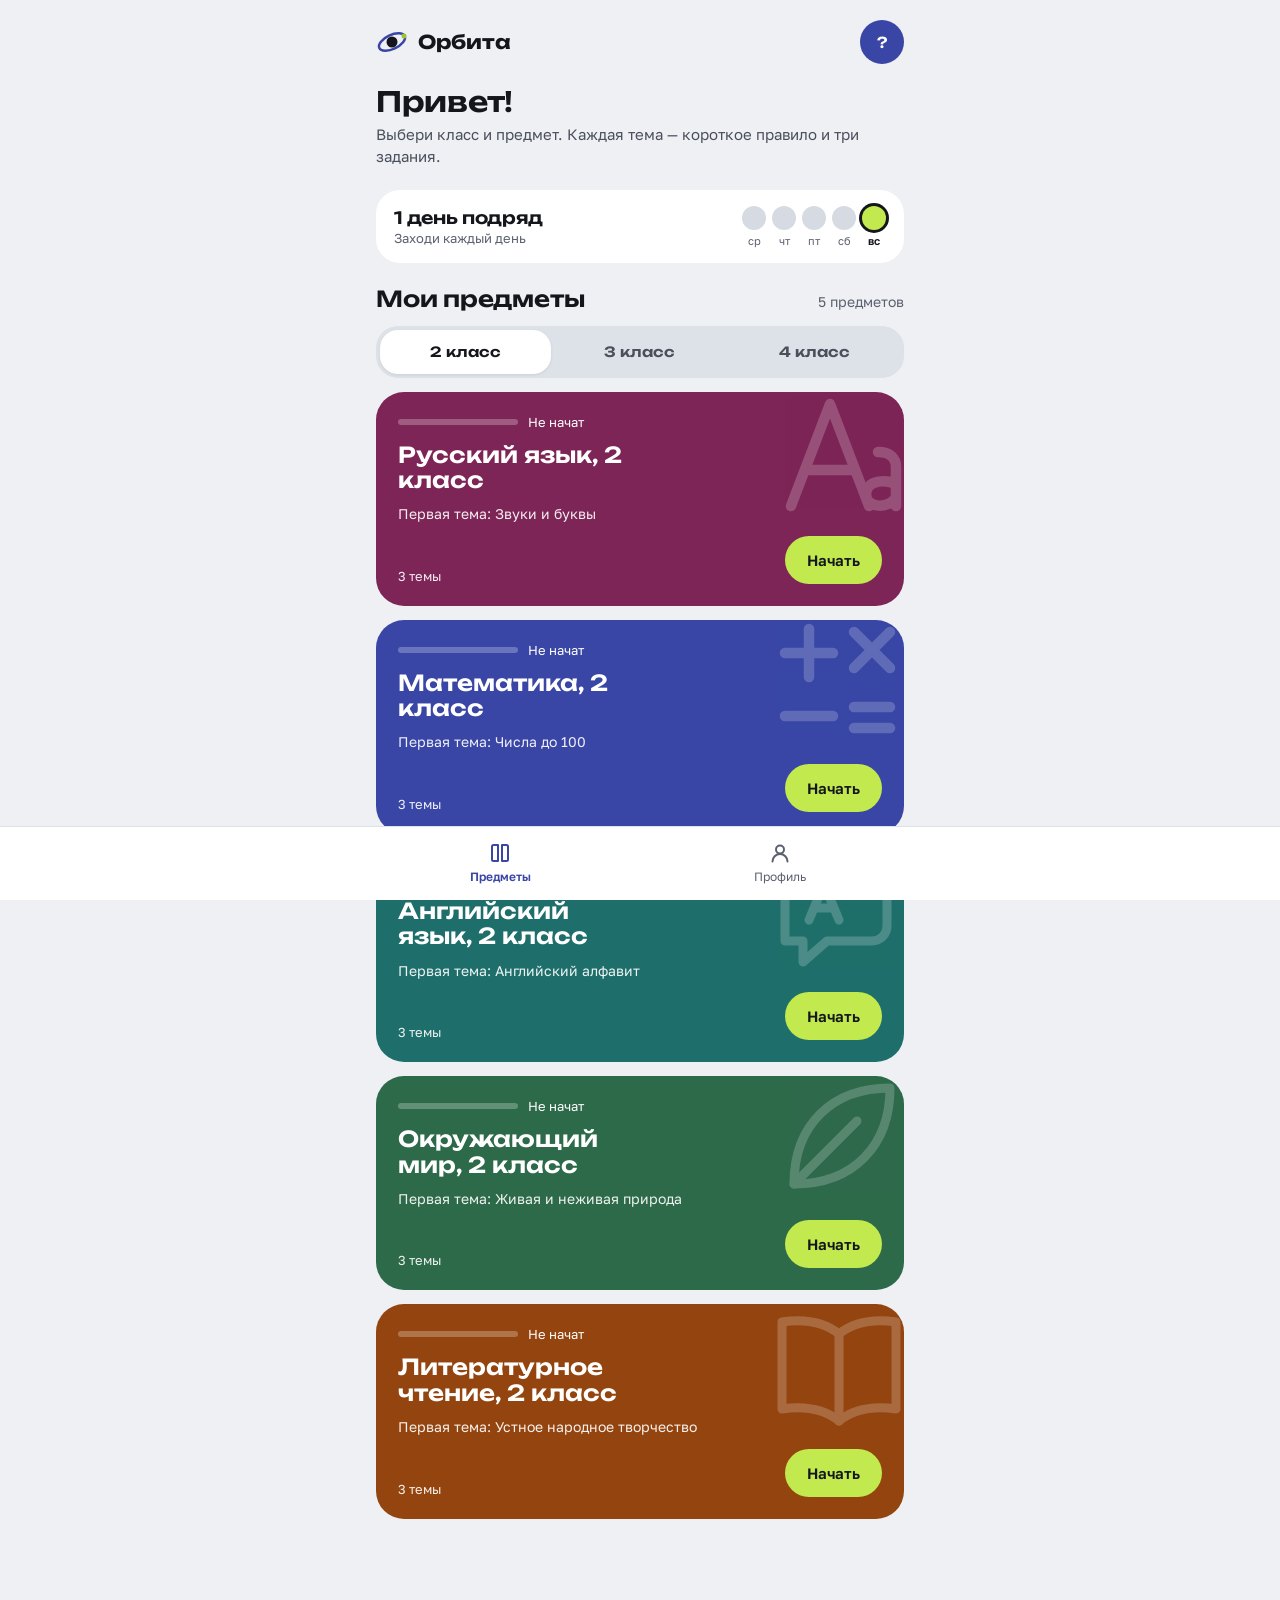
==== index.html @ 67fdca99 "Rename index-35.html to index.html" ====
<!DOCTYPE html>
<html lang="ru">
<head>
<meta charset="utf-8">
<meta name="viewport" content="width=device-width, initial-scale=1, viewport-fit=cover">
<title>Орбита — уроки для 2–4 класса</title>
<link rel="preconnect" href="https://fonts.googleapis.com">
<link rel="preconnect" href="https://fonts.gstatic.com" crossorigin>
<link href="https://fonts.googleapis.com/css2?family=Unbounded:wght@500;600;700&family=Golos+Text:wght@400;500;600;700&display=swap" rel="stylesheet">
<style>
:root{
  --bg:#EEF0F4;--card:#FFFFFF;--soft:#F3F4F7;--ink:#14161C;--muted:#4A4F5C;--quiet:#5A606E;--line:#DDE1E8;--track:#D6DAE2;
  --lime:#C2EA4E;--indigo:#3946A6;--good:#2D6A4A;--goodbg:#E3F1E8;--goodink:#1F4D35;--bad:#C2452A;--badbg:#FBE7E2;--badink:#7A2A16;--pick:#ECEEFA;
  --display:'Unbounded','Arial Rounded MT Bold',system-ui,sans-serif;--body:'Golos Text','Segoe UI',system-ui,-apple-system,sans-serif;
  box-sizing:border-box;padding-top:env(safe-area-inset-top,0px);padding-bottom:env(safe-area-inset-bottom,0px);
}
@media (prefers-color-scheme:dark){:root:not([data-theme="light"]){
  --bg:#111318;--card:#1C1F27;--soft:#252934;--ink:#F1F2F5;--muted:#B9BDC8;--quiet:#9CA1AE;--line:#2C303B;--track:#353A47;
  --goodbg:#18342A;--goodink:#BDE7CC;--badbg:#3B1E18;--badink:#F6C3B6;--pick:#262C4D;--indigo:#7E8BE6;
}}
:root[data-theme="dark"]{
  --bg:#111318;--card:#1C1F27;--soft:#252934;--ink:#F1F2F5;--muted:#B9BDC8;--quiet:#9CA1AE;--line:#2C303B;--track:#353A47;
  --goodbg:#18342A;--goodink:#BDE7CC;--badbg:#3B1E18;--badink:#F6C3B6;--pick:#262C4D;--indigo:#7E8BE6;
}
html{scroll-padding-top:env(safe-area-inset-top,0px);background:var(--bg)}
*,*::before,*::after{box-sizing:border-box}
body{margin:0;background:var(--bg);color:var(--ink);font-family:var(--body);-webkit-font-smoothing:antialiased}
button,input{font:inherit;color:inherit}
button{cursor:pointer}
a{color:inherit}
:focus-visible{outline:3px solid var(--indigo);outline-offset:3px}
.app{max-width:560px;margin:0 auto;min-height:100vh;padding-bottom:110px}
.wrap{padding:20px 16px 0;display:flex;flex-direction:column;gap:22px}
.h-display{font-family:var(--display);font-weight:600;letter-spacing:-.01em;margin:0}
.row{display:flex;align-items:center;gap:10px}
.between{justify-content:space-between}
.iconbtn{width:44px;height:44px;border-radius:14px;border:0;background:var(--card);display:grid;place-items:center;flex-shrink:0}
.logo{font-family:var(--display);font-weight:700;font-size:19px}
.avatar{width:44px;height:44px;border-radius:22px;background:#3946A6;color:#fff;font-family:var(--display);font-weight:600;font-size:15px;display:grid;place-items:center;text-decoration:none}
.lead{margin:6px 0 0;font-size:15px;line-height:1.45;color:var(--muted)}
.panel{background:var(--card);border-radius:24px;padding:16px 18px}
.streak-days{display:flex;gap:6px}
.day{display:flex;flex-direction:column;align-items:center;gap:4px;font-size:11px;color:var(--quiet)}
.day i{width:24px;height:24px;border-radius:12px;background:var(--track);display:block}
.day.on i{background:var(--lime)}
.day.today{color:var(--ink);font-weight:600}.day.today i{box-shadow:0 0 0 3px var(--ink)}
.seg{display:grid;grid-template-columns:repeat(3,minmax(0,1fr));gap:4px;padding:4px;border-radius:22px;background:var(--line)}
.seg button{height:44px;border-radius:18px;border:0;background:transparent;color:var(--muted);font-family:var(--display);font-weight:600;font-size:14px;transition:background .2s}
.seg button[aria-selected="true"]{background:var(--card);color:var(--ink);box-shadow:0 1px 3px rgba(0,0,0,.08)}
.cards{display:flex;flex-direction:column;gap:14px}
.subj{position:relative;overflow:hidden;border-radius:28px;padding:22px;color:#fff;display:flex;flex-direction:column;gap:12px;min-height:196px;text-decoration:none;transition:transform .15s}
.subj:active{transform:scale(.985)}
.subj .deco{position:absolute;right:-10px;top:-12px;width:150px;height:150px;opacity:.2;pointer-events:none}
.bar{width:120px;height:6px;border-radius:3px;background:rgba(255,255,255,.25)}
.bar b{display:block;height:6px;border-radius:3px;background:var(--lime);transition:width .6s}
.subj h3{margin:0;max-width:250px;font-family:var(--display);font-weight:600;font-size:22px;line-height:1.15}
.subj p{margin:0;font-size:14px;line-height:1.4;color:rgba(255,255,255,.92)}
.subj .foot{margin-top:auto;display:flex;align-items:flex-end;justify-content:space-between;gap:12px;font-size:13px;color:rgba(255,255,255,.92)}
.pill{display:inline-flex;align-items:center;justify-content:center;height:48px;padding:0 22px;border-radius:24px;background:var(--lime);color:#14161C;font-weight:600;font-size:15px}
.nav{position:fixed;left:0;right:0;bottom:0;z-index:20;background:var(--card);border-top:1px solid var(--line);padding:8px 8px calc(10px + env(safe-area-inset-bottom,0px))}
.nav div{max-width:560px;margin:0 auto;display:grid;grid-template-columns:repeat(2,minmax(0,1fr))}
.nav a{display:flex;flex-direction:column;align-items:center;gap:4px;padding:6px 0;text-decoration:none;color:var(--quiet);font-size:12px}
.nav a[aria-current="page"]{color:var(--indigo);font-weight:600}
.nav svg{stroke:currentColor}
.chead{position:relative;overflow:hidden;color:#fff;padding:20px 16px 28px;border-radius:0 0 32px 32px;display:flex;flex-direction:column;gap:20px}
.chead .deco{position:absolute;right:-40px;bottom:-50px;width:240px;height:240px;opacity:.14;pointer-events:none}
.glass{background:rgba(255,255,255,.16)}
.ring{position:relative;width:84px;height:84px;flex-shrink:0}
.ring span{position:absolute;inset:0;display:grid;place-items:center;font-family:var(--display);font-weight:600;font-size:18px}
.resume{position:relative;display:flex;align-items:center;justify-content:space-between;gap:12px;min-height:64px;padding:10px 10px 10px 18px;border-radius:22px;background:#fff;color:#14161C;text-decoration:none}
.resume small{display:block;font-size:12px;color:#5A606E}.resume strong{font-size:15px}
.play{width:44px;height:44px;border-radius:22px;background:var(--lime);display:grid;place-items:center;flex-shrink:0}
.topics{padding:24px 16px 32px;display:flex;flex-direction:column;gap:12px}
.topic{display:flex;align-items:center;gap:14px;min-height:72px;padding:14px 16px;border-radius:24px;background:var(--card);text-decoration:none;color:var(--ink)}
.topic.current{box-shadow:0 0 0 2px var(--accent)}
.num{width:40px;height:40px;border-radius:13px;background:var(--soft);display:grid;place-items:center;font-family:var(--display);font-weight:600;font-size:16px;flex-shrink:0}
.topic.done .num{background:#2D6A4A}
.topic.current .num{background:var(--accent);color:#fff}
.topic .t{flex-grow:1;display:flex;flex-direction:column;gap:2px}
.topic .t b{font-weight:600;font-size:16px;line-height:1.3}
.topic .t small{font-size:12.5px;font-weight:500;color:var(--quiet)}
.topic.done .t small{color:var(--good)}
.lhead{display:flex;align-items:center;gap:12px}
.steps{flex-grow:1;display:grid;gap:5px}
.steps i{height:8px;border-radius:4px;background:var(--track);display:block;transition:background .3s}
.steps i.on{background:var(--accent)}
.kicker{font-size:13px;font-weight:600;color:var(--quiet)}
.theory{background:var(--card);border-radius:24px;padding:20px;display:flex;flex-direction:column;gap:14px;font-size:16px;line-height:1.6}
.theory p{margin:0 0 8px}.theory p:last-child{margin:0}
.ex{display:grid;grid-template-columns:repeat(2,minmax(0,1fr));gap:8px}
.ex div{border-radius:16px;background:var(--soft);padding:12px;font-weight:600;font-size:15px;line-height:1.35}
.opts{display:flex;flex-direction:column;gap:10px}
.opt{width:100%;min-height:58px;border-radius:18px;border:2px solid var(--track);background:var(--card);display:flex;align-items:center;gap:14px;padding:12px 16px;font-size:17px;font-weight:500;text-align:left;transition:border-color .15s,background .15s}
.opt i{width:22px;height:22px;border-radius:11px;border:2px solid var(--track);flex-shrink:0;display:block}
.opt[aria-pressed="true"]{border-color:var(--indigo);background:var(--pick)}.opt[aria-pressed="true"] i{border-color:var(--indigo);background:var(--indigo)}
.opt.right{border-color:var(--good);background:var(--goodbg)}.opt.right i{border-color:var(--good);background:var(--good)}
.opt.wrong{border-color:var(--bad);background:var(--badbg)}.opt.wrong i{border-color:var(--bad);background:var(--bad)}
.opt:disabled{cursor:default;color:var(--ink)}
.fb{border-radius:18px;padding:14px 16px;font-size:15px;line-height:1.5;animation:pop .3s ease}
.fb.ok{background:var(--goodbg);color:var(--goodink)}.fb.no{background:var(--badbg);color:var(--badink)}
@keyframes pop{from{transform:translateY(8px);opacity:0}to{transform:none;opacity:1}}
.cta{height:56px;width:100%;border-radius:28px;border:0;background:var(--lime);color:#14161C;font-weight:600;font-size:16px;display:grid;place-items:center;text-decoration:none}
.cta:disabled{background:var(--track);color:var(--quiet);cursor:default}
.cta.ghost{background:transparent;color:var(--ink);box-shadow:inset 0 0 0 2px var(--track)}
.result{text-align:center;display:flex;flex-direction:column;align-items:center;gap:14px;padding-top:30px}
.stars{display:flex;gap:10px}
.stars svg{width:56px;height:56px;animation:pop .4s ease both}
.stars svg:nth-child(2){animation-delay:.12s}.stars svg:nth-child(3){animation-delay:.24s}
.field{display:flex;flex-direction:column;gap:8px}
.field input{height:52px;border-radius:16px;border:2px solid var(--track);background:var(--card);padding:0 16px;font-size:16px}
.field input:focus{outline:none;border-color:var(--indigo)}
.stat{display:grid;grid-template-columns:repeat(3,minmax(0,1fr));gap:8px}
.stat div{background:var(--card);border-radius:20px;padding:14px;display:flex;flex-direction:column;gap:2px}
.stat b{font-family:var(--display);font-size:24px;font-weight:600}
.stat span{font-size:12.5px;color:var(--quiet)}
@media (prefers-reduced-motion:reduce){*{animation:none!important;transition:none!important}}
</style>
</head>
<body>
<div class="app" id="app"></div>
<nav class="nav" aria-label="Основное меню"><div>
  <a href="#/" id="nav-home"><svg width="24" height="24" viewBox="0 0 24 24" fill="none" stroke-width="2" stroke-linejoin="round" aria-hidden="true"><path d="M4 5.5A1.5 1.5 0 0 1 5.5 4H10v16H5.5A1.5 1.5 0 0 1 4 18.5zM14 4h4.5A1.5 1.5 0 0 1 20 5.5v13a1.5 1.5 0 0 1-1.5 1.5H14z"/></svg>Предметы</a>
  <a href="#/profile" id="nav-profile"><svg width="24" height="24" viewBox="0 0 24 24" fill="none" stroke-width="2" stroke-linecap="round" aria-hidden="true"><circle cx="12" cy="8.5" r="4"/><path d="M4.5 20.5a7.5 7.5 0 0 1 15 0"/></svg>Профиль</a>
</div></nav>

<script>
(function(){
const SUBJ = {
  rus:{name:'Русский язык',color:'#7E2557',deco:'<path d="M18 84 44 16l26 68"/><path d="M28 60h32"/><path d="M76 48c8 0 12 4 12 10v26M88 70c-4-4-20-4-20 6 0 10 16 10 20 2"/>',w:7},
  math:{name:'Математика',color:'#3946A6',deco:'<path d="M14 30h32M30 14v32"/><path d="M60 16l24 24M84 16 60 40"/><path d="M14 72h32"/><path d="M60 66h24M60 80h24"/>',w:7},
  eng:{name:'Английский язык',color:'#1E6F6B',deco:'<path d="M14 22h58a10 10 0 0 1 10 10v28a10 10 0 0 1-10 10H42L26 84V70H14z"/><path d="M30 56l10-24 10 24M34 48h12"/>',w:6},
  world:{name:'Окружающий мир',color:'#2D6A4A',deco:'<path d="M20 80C20 40 46 16 84 16c0 38-24 64-64 64Z"/><path d="M20 80 62 38"/>',w:6},
  read:{name:'Литературное чтение',color:'#94450F',deco:'<path d="M50 28C40 20 26 18 12 20v58c14-2 28 0 38 8 10-8 24-10 38-8V20c-14-2-28 0-38 8Z"/><path d="M50 28v58"/>',w:6}
};
const ORDER = ['rus','math','eng','world','read'];

/* Lesson = [title, theory html, examples, questions[[question, options, answer index, explanation]]] */
const C = {
2:{
rus:[
 ['Звуки и буквы','<p>Звуки мы <b>слышим и произносим</b>, а буквы <b>видим и пишем</b>. Гласных букв 10: а, о, у, ы, и, э, е, ё, ю, я.</p><p>Буквы <b>ь</b> и <b>ъ</b> звуков не обозначают. Сколько в слове гласных, столько и слогов.</p>',['ёж: 2 буквы, 3 звука','ма-ши-на: 3 слога'],[
  ['Сколько гласных букв в русском алфавите?',['6','10','33'],1,'Гласных букв 10, а гласных звуков 6.'],
  ['Какая буква не обозначает звука?',['ь','й','э'],0,'Мягкий знак показывает мягкость, но сам звука не даёт.'],
  ['Сколько слогов в слове «машина»?',['2','3','4'],1,'Три гласные — три слога: ма-ши-на.']]],
 ['ЖИ–ШИ, ЧА–ЩА, ЧУ–ЩУ','<p><b>ЖИ, ШИ</b> пиши с буквой <b>И</b>. <b>ЧА, ЩА</b> пиши с буквой <b>А</b>. <b>ЧУ, ЩУ</b> пиши с буквой <b>У</b>.</p><p>Слышим иногда «жы» или «щю», а пишем всегда по правилу.</p>',['лыжи, шина','чашка, роща','чудо, щука','жираф, шишка'],[
  ['В каком слове нет ошибки?',['машына','лыжи','жывот'],1,'После Ж и Ш пишем И: лыжи.'],
  ['Как правильно?',['чяшка','чашка','чашко'],1,'ЧА пишем с буквой А.'],
  ['Как пишется название рыбы?',['щюка','щука','шука'],1,'ЩУ пишем с буквой У: щука.']]],
 ['Части речи','<p><b>Кто? что?</b> — имя существительное (кот, дом).</p><p><b>Какой? какая?</b> — имя прилагательное (рыжий, тёплая).</p><p><b>Что делает?</b> — глагол (спит, бежит).</p>',['рыжий — какой?','кот — кто?','спит — что делает?','на — предлог'],[
  ['Слово «бежит» — это…',['существительное','прилагательное','глагол'],2,'Бежит — что делает? Это глагол.'],
  ['На какой вопрос отвечает слово «красный»?',['кто?','какой?','что делает?'],1,'Красный — какой? Это прилагательное.'],
  ['Найди существительное',['весёлый','кот','прыгает'],1,'Кот — кто? Это существительное.']]]
],
math:[
 ['Числа до 100','<p>Двузначное число состоит из <b>десятков</b> и <b>единиц</b>. В числе 47 — 4 десятка и 7 единиц: 47 = 40 + 7.</p><p>Сравниваем сначала десятки, потом единицы.</p>',['47 = 40 + 7','52 > 48'],[
  ['Сколько десятков в числе 68?',['8','6','68'],1,'Первая цифра — десятки: 6 десятков.'],
  ['Какое число больше?',['52','48'],0,'5 десятков больше, чем 4 десятка.'],
  ['Число из 3 десятков и 5 единиц —',['53','35','8'],1,'3 десятка и 5 единиц — это 35.']]],
 ['Сложение с переходом через десяток','<p>Сначала дополняем до круглого числа, потом прибавляем остаток.</p><p>38 + 5: 38 + 2 = 40, 40 + 3 = <b>43</b>.</p><p>52 − 7: 52 − 2 = 50, 50 − 5 = <b>45</b>.</p>',['38 + 5 = 43','52 − 7 = 45'],[
  ['38 + 5 = ?',['43','33','42'],0,'38 + 2 = 40, 40 + 3 = 43.'],
  ['52 − 7 = ?',['45','55','44'],0,'52 − 2 = 50, 50 − 5 = 45.'],
  ['27 + 6 = ?',['33','32','23'],0,'27 + 3 = 30, 30 + 3 = 33.']]],
 ['Умножение','<p>Умножение — это сложение одинаковых чисел: 3 · 4 = 3 + 3 + 3 + 3 = <b>12</b>.</p><p>От перестановки множителей произведение не меняется: 3 · 4 = 4 · 3.</p>',['2 · 5 = 10','3 · 3 = 9'],[
  ['4 · 2 = ?',['6','8','42'],1,'4 + 4 = 8.'],
  ['Какое сложение равно 3 · 5?',['3 + 5','5 + 5 + 5','3 + 3 + 3'],1,'3 · 5 = 5 + 5 + 5 = 15.'],
  ['2 · 9 = ?',['18','11','16'],0,'9 + 9 = 18.']]]
],
eng:[
 ['Английский алфавит','<p>В английском алфавите <b>26 букв</b>. Буквы называются не так, как читаются в словах: H — «эйч», J — «джей», W — «дабл-ю».</p>',['A B C D','E F G H'],[
  ['Сколько букв в английском алфавите?',['33','26','24'],1,'В английском алфавите 26 букв.'],
  ['Какая буква идёт после C?',['B','D','E'],1,'A, B, C, D — после C идёт D.'],
  ['Как называется буква H?',['аш','эйч','хэ'],1,'H называется «эйч».']]],
 ['Цвета','<p><b>red</b> — красный, <b>blue</b> — синий, <b>green</b> — зелёный, <b>yellow</b> — жёлтый, <b>black</b> — чёрный, <b>white</b> — белый.</p>',['red — красный','blue — синий','green — зелёный','yellow — жёлтый'],[
  ['red — это…',['синий','красный','зелёный'],1,'red — красный.'],
  ['Как по-английски «жёлтый»?',['yellow','green','white'],0,'Жёлтый — yellow.'],
  ['green — это…',['зелёный','серый','чёрный'],0,'green — зелёный.']]],
 ['Привет! Как тебя зовут?','<p><b>Hello!</b> — Привет! <b>What\'s your name?</b> — Как тебя зовут? <b>I\'m Anna.</b> — Я Анна.</p><p><b>How old are you?</b> — Сколько тебе лет? <b>I\'m eight.</b> — Мне восемь.</p>',['Hello! — Привет!','Goodbye! — Пока!'],[
  ['Как спросить имя?',['How are you?','What\'s your name?','How old are you?'],1,'What\'s your name? — Как тебя зовут?'],
  ['Как ответить на «How old are you?»',['I\'m fine.','I\'m eight.','I\'m Anna.'],1,'Спрашивают возраст: I\'m eight — мне восемь.'],
  ['Goodbye — это…',['Привет','Спасибо','До свидания'],2,'Goodbye — до свидания.']]]
],
world:[
 ['Живая и неживая природа','<p>Живая природа <b>растёт, дышит, питается</b> и даёт потомство: растения, животные, грибы, человек.</p><p>Неживая природа: солнце, камни, вода, воздух, облака.</p>',['берёза — живая','камень — неживая'],[
  ['Что относится к живой природе?',['камень','берёза','облако'],1,'Берёза растёт и дышит — она живая.'],
  ['Что относится к неживой природе?',['солнце','гриб','воробей'],0,'Солнце не растёт и не питается.'],
  ['Что умеют все живые существа?',['летать','расти','плавать'],1,'Расти умеет всё живое.']]],
 ['Времена года','<p>В году <b>12 месяцев</b> и 4 времени года. Зима: декабрь, январь, февраль. Весна: март, апрель, май. Лето: июнь, июль, август. Осень: сентябрь, октябрь, ноябрь.</p>',['зима — снег','осень — листопад'],[
  ['Сколько месяцев в году?',['4','10','12'],2,'В году 12 месяцев.'],
  ['Какой месяц зимний?',['март','январь','июнь'],1,'Январь — середина зимы.'],
  ['Что бывает осенью?',['листопад','ледоход','тают сосульки'],0,'Осенью опадают листья.']]],
 ['Дикие и домашние животные','<p><b>Дикие</b> животные сами добывают еду и живут на воле: лиса, волк, лось.</p><p><b>Домашних</b> разводит и кормит человек: корова, коза, кошка.</p>',['лиса — дикая','коза — домашняя'],[
  ['Кто дикое животное?',['корова','лиса','кошка'],1,'Лиса живёт в лесу и сама добывает еду.'],
  ['Кто домашнее животное?',['волк','лось','коза'],2,'Козу разводит человек.'],
  ['Зачем люди держат корову?',['ради молока','чтобы охраняла дом','чтобы ловила мышей'],0,'Корова даёт молоко.']]]
],
read:[
 ['Устное народное творчество','<p>Сказки, загадки, пословицы и потешки придумал <b>народ</b>. Их передавали из уст в уста.</p><p><b>Пословица</b> — короткое мудрое высказывание. <b>Загадка</b> описывает предмет, не называя его.</p>',['пословица учит','загадку отгадывают'],[
  ['Кто автор народной сказки?',['писатель','народ','учитель'],1,'Народные сказки сочинил народ.'],
  ['«Без труда не выловишь и рыбку из пруда» — это…',['загадка','пословица','скороговорка'],1,'Это пословица: она учит трудолюбию.'],
  ['Что из этого — загадка?',['Зимой и летом одним цветом','Тише едешь — дальше будешь','Шла Саша по шоссе'],0,'Это загадка про ёлку.']]],
 ['Сказки о животных','<p>В сказках о животных звери говорят и поступают как люди: лиса хитрая, заяц трусливый, медведь сильный.</p>',['«Колобок»','«Лиса и журавль»','«Репка»','«Теремок»'],[
  ['Кто угощал журавля кашей на тарелке?',['волк','лиса','медведь'],1,'Это сказка «Лиса и журавль».'],
  ['Кого позвали последней тянуть репку?',['кошку','мышку','собаку'],1,'Последней позвали мышку.'],
  ['Кто съел Колобка?',['заяц','волк','лиса'],2,'Хитрая лиса съела Колобка.']]],
 ['Стихи и сказки поэтов','<p>В стихах есть <b>рифма</b> — созвучные концы строк. Поэты рисуют словами картины природы.</p><p>С. Есенин написал «Берёзу», К. Чуковский — «Мойдодыр» и «Муху-Цокотуху».</p>',['Есенин — «Берёза»','Чуковский — «Мойдодыр»'],[
  ['Кто написал стихотворение «Берёза»?',['С. Есенин','А. Пушкин','К. Чуковский'],0,'«Берёзу» написал Сергей Есенин.'],
  ['Что такое рифма?',['созвучные концы строк','название стиха','главный герой'],0,'Например: берёза — мороза.'],
  ['Кто написал «Мойдодыр»?',['С. Маршак','К. Чуковский','А. Барто'],1,'«Мойдодыр» — сказка Корнея Чуковского.']]]
]},
3:{
rus:[
 ['Состав слова','<p><b>Корень</b> — общая часть родственных слов. <b>Приставка</b> стоит перед корнем, <b>суффикс</b> — после корня. <b>Окончание</b> — изменяемая часть слова.</p>',['лес — лесник — лесной','книга — книги — книгу'],[
  ['Какая часть слова стоит перед корнем?',['суффикс','приставка','окончание'],1,'Приставка стоит перед корнем.'],
  ['Корень в слове «лесник»',['лес','ник','лесн'],0,'Лес, лесной, лесник — общий корень «лес».'],
  ['Окончание в слове «книга»',['а','книг','ига'],0,'Книга — книги — книгу: меняется окончание.']]],
 ['Род имён существительных','<p>Он, мой — <b>мужской</b> род (стол). Она, моя — <b>женский</b> род (мышь). Оно, моё — <b>средний</b> род (окно).</p>',['стол — он, мой','окно — оно, моё'],[
  ['Род слова «окно»',['мужской','женский','средний'],2,'Окно — оно, моё: средний род.'],
  ['Род слова «стол»',['мужской','женский','средний'],0,'Стол — он, мой: мужской род.'],
  ['Какое слово женского рода?',['конь','мышь','поле'],1,'Мышь — она, моя.']]],
 ['Время глаголов','<p><b>Настоящее</b>: что делает? (читает). <b>Прошедшее</b>: что делал? (читал). <b>Будущее</b>: что будет делать? (будет читать).</p>',['бежит — настоящее','читал — прошедшее'],[
  ['«Читал» — какое время?',['настоящее','прошедшее','будущее'],1,'Читал — что делал? Прошедшее.'],
  ['«Будет рисовать» — какое время?',['настоящее','прошедшее','будущее'],2,'Что будет делать? Будущее.'],
  ['«Бежит» — какое время?',['настоящее','прошедшее','будущее'],0,'Что делает? Настоящее.']]]
],
math:[
 ['Таблица умножения на 6 и 7','<p>6 · 6 = 36, 6 · 7 = 42, 6 · 8 = 48, 6 · 9 = 54.</p><p>7 · 7 = 49, 7 · 8 = 56, 7 · 9 = 63.</p>',['6 · 7 = 42','7 · 8 = 56'],[
  ['6 · 7 = ?',['42','36','48'],0,'6 · 7 = 42.'],
  ['7 · 8 = ?',['54','56','63'],1,'7 · 8 = 56.'],
  ['6 · 9 = ?',['54','56','45'],0,'6 · 9 = 54.']]],
 ['Деление с остатком','<p>17 : 5 = 3 (ост. 2), потому что 5 · 3 = 15 и 17 − 15 = 2.</p><p>Остаток всегда <b>меньше делителя</b>.</p>',['17 : 5 = 3 (ост. 2)','25 : 7 = 3 (ост. 4)'],[
  ['17 : 5 = ?',['3 (ост. 2)','3 (ост. 5)','2 (ост. 7)'],0,'5 · 3 = 15, остаётся 2.'],
  ['Каким может быть остаток при делении на 4?',['0, 1, 2 или 3','от 0 до 4','любым'],0,'Остаток меньше делителя 4.'],
  ['25 : 7 = ?',['3 (ост. 4)','4 (ост. 3)','3 (ост. 3)'],0,'7 · 3 = 21, остаётся 4.']]],
 ['Площадь','<p>Площадь измеряют в <b>квадратных сантиметрах</b> (см²). Площадь прямоугольника = длина × ширина.</p>',['5 см × 3 см = 15 см²','4 см × 4 см = 16 см²'],[
  ['Площадь прямоугольника 5 см × 3 см',['8 см²','15 см²','16 см'],1,'5 · 3 = 15 см².'],
  ['Площадь квадрата со стороной 4 см',['16 см²','8 см²','12 см²'],0,'4 · 4 = 16 см².'],
  ['В чём измеряют площадь?',['см','см²','кг'],1,'Площадь — в квадратных единицах.']]]
],
eng:[
 ['Глагол can','<p><b>can</b> — уметь, мочь. Он не меняется: I can, she can. После can глагол без to: <b>I can swim.</b></p><p>Отрицание: <b>can\'t</b> — I can\'t fly.</p>',['I can jump.','He can\'t swim.'],[
  ['Как сказать «Я умею плавать»?',['I can swim.','I cans swim.','I can to swim.'],0,'После can глагол без to.'],
  ['She ___ dance.',['can','cans','can to'],0,'can не меняется: she can.'],
  ['Как сказать «Я не умею летать»?',['I can\'t fly.','I not can fly.','I don\'t can fly.'],0,'Отрицание — can\'t.']]],
 ['Have got и has got','<p>I, you, we, they — <b>have got</b>. He, she, it — <b>has got</b>.</p><p>Вопрос: <b>Have you got a dog?</b></p>',['I have got a ball.','She has got a cat.'],[
  ['She ___ a cat.',['have got','has got'],1,'С she — has got.'],
  ['I ___ a ball.',['have got','has got'],0,'С I — have got.'],
  ['Как спросить «У тебя есть собака?»',['Have you got a dog?','Has you got a dog?','You have got a dog?'],0,'Have ставим в начало.']]],
 ['Множественное число','<p>Обычно добавляем <b>-s</b>: cat — cats. После s, x, sh, ch — <b>-es</b>: box — boxes.</p><p>Исключения: child — children, mouse — mice, man — men.</p>',['cat — cats','box — boxes'],[
  ['Множественное число от box',['boxs','boxes','boxen'],1,'После x добавляем -es.'],
  ['child →',['childs','children','childes'],1,'Это исключение: children.'],
  ['mouse →',['mouses','mice','mices'],1,'Это исключение: mice.']]]
],
world:[
 ['Тела, вещества, частицы','<p><b>Тело</b> — любой предмет: ложка, гвоздь. <b>Вещество</b> — то, из чего состоит тело: сахар, железо, вода.</p><p>Все вещества состоят из крошечных <b>частиц</b>.</p>',['гвоздь — тело','железо — вещество'],[
  ['Что из этого — вещество?',['ложка','сахар','стакан'],1,'Сахар — вещество.'],
  ['Что из этого — тело?',['вода','гвоздь','соль'],1,'Гвоздь — предмет, значит тело.'],
  ['Из чего состоят вещества?',['из частиц','из воздуха','ни из чего'],0,'Все вещества состоят из частиц.']]],
 ['Вода и её свойства','<p>Чистая вода прозрачная, без цвета и запаха, она течёт. При 0 °C вода <b>замерзает</b> и становится льдом, а при кипении превращается в <b>пар</b>.</p>',['лёд — твёрдая вода','пар — вода-газ'],[
  ['Во что превращается вода при замерзании?',['в пар','в лёд','в воздух'],1,'Замёрзшая вода — лёд.'],
  ['Какого цвета чистая вода?',['голубая','без цвета','белая'],1,'Чистая вода не имеет цвета.'],
  ['При какой температуре замерзает вода?',['0 °C','100 °C','10 °C'],0,'Вода замерзает при 0 °C.']]],
 ['Организм человека','<p><b>Сердце</b> качает кровь. <b>Лёгкие</b> помогают дышать. <b>Головной мозг</b> управляет всем организмом.</p>',['сердце — кровь','лёгкие — дыхание'],[
  ['Какой орган качает кровь?',['лёгкие','сердце','желудок'],1,'Сердце — насос для крови.'],
  ['Чем мы дышим?',['лёгкими','печенью','сердцем'],0,'Дышим лёгкими.'],
  ['Какой орган управляет организмом?',['головной мозг','желудок','кожа'],0,'Всем управляет головной мозг.']]]
],
read:[
 ['Басни И. А. Крылова','<p><b>Басня</b> — короткий поучительный рассказ. Героями часто бывают животные. Главный вывод басни называется <b>мораль</b>.</p>',['«Стрекоза и Муравей»','«Ворона и Лисица»'],[
  ['Как называется вывод басни?',['рифма','мораль','заголовок'],1,'Поучительный вывод — мораль.'],
  ['Кто написал басню «Стрекоза и Муравей»?',['И. Крылов','Л. Толстой','А. Пушкин'],0,'Это басня Ивана Крылова.'],
  ['Что выронила Ворона?',['сыр','яблоко','хлеб'],0,'Ворона выронила сыр, а Лисица его схватила.']]],
 ['Рассказы Л. Н. Толстого','<p>Лев Толстой писал для детей короткие рассказы и были: «Акула», «Прыжок», «Лев и собачка».</p>',['«Прыжок»','«Лев и собачка»'],[
  ['Кто автор рассказа «Прыжок»?',['Л. Толстой','Н. Носов','В. Драгунский'],0,'«Прыжок» написал Лев Толстой.'],
  ['Где происходит действие «Прыжка»?',['на корабле','в лесу','в школе'],0,'Мальчик полез на мачту корабля.'],
  ['«Лев и собачка» — это…',['быль','загадка','басня в стихах'],0,'Толстой назвал её былью.']]],
 ['Рассказы Н. Носова','<p>Николай Носов писал весёлые рассказы о мальчишках: «Живая шляпа», «Затейники», «Мишкина каша».</p>',['«Живая шляпа»','«Мишкина каша»'],[
  ['Кто оказался под «живой шляпой»?',['котёнок','мышь','щенок'],0,'Под шляпой сидел котёнок Васька.'],
  ['Кто автор «Живой шляпы»?',['Н. Носов','В. Бианки','М. Пришвин'],0,'Это рассказ Николая Носова.'],
  ['Кто испугался шляпы?',['Вадик и Вовка','Денис и Мишка','Незнайка'],0,'Испугались Вадик и Вовка.']]]
]},
4:{
rus:[
 ['Падежи','<p>В русском языке <b>6 падежей</b>: именительный (кто? что?), родительный (кого? чего?), дательный (кому? чему?), винительный (кого? что?), творительный (кем? чем?), предложный (о ком? о чём?).</p>',['пишу (чем?) ручкой','думаю (о чём?) о лете'],[
  ['Сколько падежей в русском языке?',['5','6','7'],1,'Падежей шесть.'],
  ['На какие вопросы отвечает творительный падеж?',['кем? чем?','кому? чему?','о ком? о чём?'],0,'Творительный: кем? чем?'],
  ['«Пишу ручкой» — падеж слова «ручкой»',['дательный','творительный','предложный'],1,'Пишу чем? ручкой — творительный.']]],
 ['Склонения существительных','<p><b>1-е</b>: слова на -а, -я (мама, земля, папа). <b>2-е</b>: мужской род без окончания и средний род на -о, -е (стол, конь, окно). <b>3-е</b>: женский род на ь (мышь, ночь).</p>',['земля — 1-е','конь — 2-е','ночь — 3-е'],[
  ['Склонение слова «земля»',['1-е','2-е','3-е'],0,'Окончание -я — 1-е склонение.'],
  ['Склонение слова «конь»',['1-е','2-е','3-е'],1,'Мужской род, нулевое окончание — 2-е.'],
  ['Склонение слова «ночь»',['1-е','2-е','3-е'],2,'Женский род на ь — 3-е.']]],
 ['Спряжение глаголов','<p><b>I спряжение</b>: -ешь, -ет, -ем, -ете, -ут/-ют (читает). <b>II спряжение</b>: -ишь, -ит, -им, -ите, -ат/-ят (строит).</p><p>Ко II относятся глаголы на -ить (кроме брить, стелить), 7 глаголов на -еть и 4 на -ать.</p>',['строить — II','читать — I'],[
  ['Спряжение глагола «строить»',['I','II'],1,'Глагол на -ить — II спряжение.'],
  ['Спряжение глагола «читать»',['I','II'],0,'Читать не исключение — I спряжение.'],
  ['Как правильно: «он вид…т»?',['видет','видит'],1,'Видеть — исключение, II спряжение: видит.']]]
],
math:[
 ['Многозначные числа','<p>Цифры числа делят на <b>классы</b> по три: класс единиц и класс тысяч. В числе 48 215 — 48 тысяч и 215 единиц.</p>',['48 215','102 005'],[
  ['Сколько тысяч в числе 48 215?',['48','215','4'],0,'Класс тысяч — 48.'],
  ['Как записать «сто две тысячи пять»?',['102 005','1 025','102 500'],0,'102 тысячи и 5 единиц.'],
  ['Какое число больше?',['99 999','100 000'],1,'В 100 000 шесть знаков, оно больше.']]],
 ['Деление на двузначное число','<p>384 : 12 = <b>32</b>. Проверяем умножением: 32 · 12 = 384.</p>',['384 : 12 = 32','96 : 16 = 6'],[
  ['384 : 12 = ?',['32','23','42'],0,'32 · 12 = 384.'],
  ['96 : 16 = ?',['6','8','4'],0,'16 · 6 = 96.'],
  ['Как проверить деление?',['умножением','сложением','никак'],0,'Частное умножаем на делитель.']]],
 ['Скорость, время, расстояние','<p><b>S = v · t</b>: расстояние равно скорости, умноженной на время.</p><p>Скорость: v = S : t. Время: t = S : v.</p>',['60 км/ч · 3 ч = 180 км','100 км : 2 ч = 50 км/ч'],[
  ['Машина ехала 3 ч со скоростью 60 км/ч. Какой путь?',['180 км','63 км','20 км'],0,'60 · 3 = 180 км.'],
  ['Путь 100 км за 2 ч. Какая скорость?',['50 км/ч','200 км/ч','98 км/ч'],0,'100 : 2 = 50 км/ч.'],
  ['Как найти время?',['t = S : v','t = S · v','t = v : S'],0,'Время = расстояние : скорость.']]]
],
eng:[
 ['Present Simple','<p>Так говорят о том, что бывает всегда или часто: <b>I play</b>, но <b>he plays</b>.</p><p>Вопрос: <b>Do you…?</b> / <b>Does she…?</b> Отрицание: don\'t / doesn\'t.</p>',['I play football.','She plays tennis.'],[
  ['He ___ football every day.',['play','plays'],1,'С he добавляем -s.'],
  ['___ you like pizza?',['Do','Does'],0,'С you — Do.'],
  ['She ___ like milk.',['don\'t','doesn\'t'],1,'С she — doesn\'t.']]],
 ['Present Continuous','<p>Так говорят о том, что происходит <b>сейчас</b>: am / is / are + глагол с -ing.</p><p><b>I am reading.</b> <b>They are playing.</b></p>',['I am reading.','She is swimming.'],[
  ['I ___ reading now.',['am','is','are'],0,'С I — am.'],
  ['They ___ playing.',['is','are'],1,'С they — are.'],
  ['She is swimming — это…',['Она плавает сейчас','Она умеет плавать','Она плавала'],0,'Is swimming — прямо сейчас.']]],
 ['Past Simple','<p>Прошедшее время: обычно добавляем <b>-ed</b>: play — played. Неправильные глаголы запоминаем: go — <b>went</b>, see — <b>saw</b>.</p>',['play — played','go — went'],[
  ['Прошедшее время от play',['playd','played','plaied'],1,'play + ed = played.'],
  ['go →',['goed','went','gone'],1,'go — неправильный глагол: went.'],
  ['Yesterday I ___ to the park.',['go','went'],1,'Yesterday — вчера, нужно прошедшее время.']]]
],
world:[
 ['Природные зоны России','<p>С севера на юг: <b>арктические пустыни</b>, <b>тундра</b>, <b>лесная зона</b>, <b>степь</b>, пустыни, субтропики. Больше всего места занимает лесная зона.</p>',['тундра — карликовая берёза','Арктика — белый медведь'],[
  ['Где живёт белый медведь?',['в тайге','в арктической зоне','в степи'],1,'Белый медведь живёт во льдах Арктики.'],
  ['Где растут карликовые берёзы?',['в тундре','в степи','в пустыне'],0,'В тундре холодно, деревья низкие.'],
  ['Какая зона самая большая в России?',['лесная зона','степь','пустыня'],0,'Леса занимают больше всего места.']]],
 ['Солнечная система','<p>Вокруг Солнца вращаются <b>8 планет</b>. Земля — третья от Солнца. Самая большая планета — <b>Юпитер</b>.</p>',['Меркурий, Венера, Земля','Юпитер — самый большой'],[
  ['Сколько планет в Солнечной системе?',['7','8','9'],1,'Планет восемь.'],
  ['Какая по счёту от Солнца Земля?',['2','3','4'],1,'Земля — третья.'],
  ['Самая большая планета',['Марс','Юпитер','Венера'],1,'Юпитер — гигант.']]],
 ['Страницы истории России','<p>Москву основал князь <b>Юрий Долгорукий</b> в 1147 году. <b>Пётр I</b> основал Санкт-Петербург. 12 апреля 1961 года <b>Юрий Гагарин</b> первым полетел в космос.</p>',['1147 — Москва','1961 — Гагарин'],[
  ['Кто основал Москву?',['Юрий Долгорукий','Пётр I','Иван Грозный'],0,'Москву основал Юрий Долгорукий.'],
  ['Какой город основал Пётр I?',['Москву','Санкт-Петербург','Новгород'],1,'Пётр I основал Санкт-Петербург.'],
  ['В каком году человек впервые полетел в космос?',['1957','1961','1945'],1,'Юрий Гагарин полетел в 1961 году.']]]
],
read:[
 ['Сказки А. С. Пушкина','<p>«Сказка о мёртвой царевне и о семи богатырях» — о доброй царевне, злой мачехе и верном королевиче Елисее.</p>',['волшебное зеркальце','семь богатырей'],[
  ['У кого было волшебное зеркальце?',['у царицы-мачехи','у царевны','у Елисея'],0,'«Свет мой, зеркальце, скажи…» — говорила мачеха.'],
  ['Сколько было богатырей?',['3','7','12'],1,'Богатырей было семь.'],
  ['Кто нашёл царевну?',['королевич Елисей','царь Салтан','Балда'],0,'Её нашёл королевич Елисей.']]],
 ['П. П. Бажов. «Серебряное копытце»','<p>Сказ о девочке Дарёнке, старике Коковане и волшебном козлике, который выбивал копытцем драгоценные камни.</p>',['Дарёнка','Кокованя'],[
  ['Кто такой Серебряное копытце?',['козлик','конь','кот'],0,'Это волшебный козлик.'],
  ['Как звали девочку?',['Дарёнка','Алёнушка','Машенька'],0,'Девочку звали Дарёнка.'],
  ['Что появлялось там, где козлик бил копытцем?',['драгоценные камни','вода','цветы'],0,'Появлялись самоцветы.']]],
 ['Мифы Древней Греции','<p><b>Мифы</b> — древние рассказы о богах и героях. Самый известный герой — <b>Геракл</b>, совершивший 12 подвигов.</p>',['Геракл','12 подвигов'],[
  ['Сколько подвигов совершил Геракл?',['7','12','3'],1,'Подвигов было двенадцать.'],
  ['Кто такой Геракл?',['герой мифов Древней Греции','русский богатырь','герой сказки Пушкина'],0,'Геракл — герой греческих мифов.'],
  ['Как называют рассказы о богах и героях?',['мифы','басни','загадки'],0,'Это мифы.']]]
]}};

/* ---------- Storage ---------- */
const KEY='orbita-v1';
let S={name:'',grade:2,done:{},days:[]};
try{const raw=localStorage.getItem(KEY); if(raw) S=Object.assign(S,JSON.parse(raw));}catch(e){}
const save=()=>{try{localStorage.setItem(KEY,JSON.stringify(S));}catch(e){}};
const ymd=d=>d.getFullYear()+'-'+String(d.getMonth()+1).padStart(2,'0')+'-'+String(d.getDate()).padStart(2,'0');
const today=ymd(new Date());
if(!S.days.includes(today)){S.days.push(today);S.days=S.days.slice(-60);save();}
function streak(){let n=0;const d=new Date();while(S.days.includes(ymd(d))){n++;d.setDate(d.getDate()-1);}return n;}

/* ---------- Helpers ---------- */
const app=document.getElementById('app');
const escH=s=>String(s).replace(/[&<>"]/g,c=>({'&':'&amp;','<':'&lt;','>':'&gt;','"':'&quot;'}[c]));
const lkey=(g,s,i)=>g+'-'+s+'-'+i;
const isDone=(g,s,i)=>S.done[lkey(g,s,i)]!=null;
const pct=(g,s)=>Math.round(C[g][s].filter((_,i)=>isDone(g,s,i)).length/C[g][s].length*100);
const nextIdx=(g,s)=>{const i=C[g][s].findIndex((_,k)=>!isDone(g,s,k));return i<0?0:i;};
const deco=(s,cls)=>`<svg class="${cls}" viewBox="0 0 100 100" fill="none" stroke="#fff" stroke-width="${SUBJ[s].w}" stroke-linecap="round" stroke-linejoin="round" aria-hidden="true">${SUBJ[s].deco}</svg>`;
const plural=(n,a,b,c)=>{const m=n%10,h=n%100;return n+' '+(m===1&&h!==11?a:m>=2&&m<=4&&(h<12||h>14)?b:c);};
const back='<svg width="22" height="22" viewBox="0 0 24 24" fill="none" stroke="#fff" stroke-width="2.2" stroke-linecap="round" stroke-linejoin="round"><path d="M15 5l-7 7 7 7"/></svg>';
const tick='<svg width="20" height="20" viewBox="0 0 24 24" fill="none" stroke="#fff" stroke-width="3" stroke-linecap="round" stroke-linejoin="round" aria-label="Пройдено"><path d="M5 12.5 10 17l9-10"/></svg>';
const star=on=>`<svg viewBox="0 0 24 24" aria-hidden="true"><path d="M12 2.8l2.8 5.8 6.3.9-4.6 4.4 1.1 6.3L12 17.2l-5.6 3 1.1-6.3L2.9 9.5l6.3-.9z" fill="${on?'#F2B705':'none'}" stroke="${on?'#C99700':'var(--track)'}" stroke-width="1.6" stroke-linejoin="round"/></svg>`;
function setNav(r){
  const h=document.getElementById('nav-home'),p=document.getElementById('nav-profile');
  if(r==='profile'){p.setAttribute('aria-current','page');h.removeAttribute('aria-current');}
  else{h.setAttribute('aria-current','page');p.removeAttribute('aria-current');}
}

/* ---------- Home ---------- */
function home(){
  const g=S.grade, st=streak();
  const names=['вс','пн','вт','ср','чт','пт','сб'];
  let days='';
  for(let k=4;k>=0;k--){const d=new Date();d.setDate(d.getDate()-k);const on=S.days.includes(ymd(d));days+=`<div class="day${on?' on':''}${k===0?' today':''}"><i></i>${names[d.getDay()]}</div>`;}
  const cards=ORDER.map(s=>{const p=pct(g,s),i=nextIdx(g,s),done=p===100;return `
    <a class="subj" href="#/course/${g}/${s}" style="background:${SUBJ[s].color}">
      ${deco(s,'deco')}
      <div class="row"><div class="bar"><b style="width:${p}%"></b></div><span style="font-size:13px">${p?p+'%':'Не начат'}</span></div>
      <h3>${SUBJ[s].name}, ${g} класс</h3>
      <p>${done?'Все темы пройдены':(p?'Сейчас: ':'Первая тема: ')+C[g][s][i][0]}</p>
      <div class="foot"><span>${plural(C[g][s].length,'тема','темы','тем')}</span><span class="pill">${done?'Повторить':p?'Продолжить':'Начать'}</span></div>
    </a>`;}).join('');
  app.innerHTML=`<div class="wrap">
    <header class="row between">
      <div class="row"><svg width="32" height="32" viewBox="0 0 32 32" fill="none" aria-hidden="true"><ellipse cx="16" cy="16" rx="14" ry="7" stroke="var(--indigo)" stroke-width="2.5" transform="rotate(-25 16 16)"/><circle cx="16" cy="16" r="5.5" fill="var(--ink)"/><circle cx="28" cy="10" r="2.5" fill="#9BC72E"/></svg><span class="logo">Орбита</span></div>
      <a class="avatar" href="#/profile" aria-label="Профиль">${S.name?escH(S.name.trim()[0].toUpperCase()):'?'}</a>
    </header>
    <section><h1 class="h-display" style="font-size:28px;line-height:1.15">Привет${S.name?', '+escH(S.name):''}!</h1><p class="lead">Выбери класс и предмет. Каждая тема — короткое правило и три задания.</p></section>
    <section class="panel row between"><div><div class="h-display" style="font-size:17px">${st?plural(st,'день','дня','дней')+' подряд':'Начни серию'}</div><div style="font-size:13px;color:var(--quiet);margin-top:2px">Заходи каждый день</div></div><div class="streak-days">${days}</div></section>
    <section style="display:flex;flex-direction:column;gap:14px">
      <div class="row between" style="align-items:baseline"><h2 class="h-display" style="font-size:22px">Мои предметы</h2><span style="font-size:14px;color:var(--quiet)">5 предметов</span></div>
      <div class="seg" role="tablist" aria-label="Класс">${[2,3,4].map(n=>`<button type="button" role="tab" data-grade="${n}" aria-selected="${n===g}">${n} класс</button>`).join('')}</div>
      <div class="cards">${cards}</div>
    </section></div>`;
  app.querySelectorAll('[data-grade]').forEach(b=>b.onclick=()=>{S.grade=+b.dataset.grade;save();home();});
}

/* ---------- Course ---------- */
function course(g,s){
  const list=C[g][s], p=pct(g,s), i=nextIdx(g,s), col=SUBJ[s].color, doneN=list.filter((_,k)=>isDone(g,s,k)).length;
  const dash=(2*Math.PI*36)*p/100;
  app.innerHTML=`<header class="chead" style="background:${col}">
    ${deco(s,'deco')}
    <div class="row between"><a class="iconbtn glass" href="#/" aria-label="Назад к предметам">${back}</a></div>
    <div class="row" style="gap:18px">
      <div class="ring"><svg width="84" height="84" viewBox="0 0 84 84" aria-hidden="true"><circle cx="42" cy="42" r="36" fill="none" stroke="rgba(255,255,255,.22)" stroke-width="8"/>${p?`<circle cx="42" cy="42" r="36" fill="none" stroke="#C2EA4E" stroke-width="8" stroke-linecap="round" stroke-dasharray="${dash} 300" transform="rotate(-90 42 42)"/>`:''}</svg><span>${p}%</span></div>
      <div><h1 class="h-display" style="font-size:24px;line-height:1.15">${SUBJ[s].name}, ${g} класс</h1><div style="font-size:14px;margin-top:6px;opacity:.92">${plural(list.length,'тема','темы','тем')}, пройдено ${doneN}</div></div>
    </div>
    <a class="resume" href="#/lesson/${g}/${s}/${i}"><span><small>${p===100?'Повторить первую тему':p?'Продолжить с места остановки':'Начать с первой темы'}</small><strong>${list[i][0]}</strong></span><span class="play"><svg width="20" height="20" viewBox="0 0 24 24" fill="#14161C" aria-hidden="true"><path d="M8 5.5v13l11-6.5z"/></svg></span></a>
  </header>
  <main class="topics" style="--accent:${col}">
    <h2 class="h-display" style="font-size:20px;margin-bottom:4px">Темы</h2>
    ${list.map((l,k)=>{const d=isDone(g,s,k),cur=!d&&k===i&&p<100;const sc=S.done[lkey(g,s,k)];return `<a class="topic${d?' done':''}${cur?' current':''}" href="#/lesson/${g}/${s}/${k}">
      <span class="num">${d?tick:k+1}</span>
      <span class="t"><b>${l[0]}</b><small>${d?'Пройдено: '+sc+' из '+l[3].length:cur?'Следующий урок':'Правило и три задания'}</small></span>
      <svg width="20" height="20" viewBox="0 0 24 24" fill="none" stroke="var(--quiet)" stroke-width="2.2" stroke-linecap="round" stroke-linejoin="round" aria-hidden="true"><path d="M9 6l6 6-6 6"/></svg></a>`;}).join('')}
  </main>`;
}

/* ---------- Lesson ---------- */
function lesson(g,s,i){
  const L=C[g][s][i], col=SUBJ[s].color, qs=L[3];
  let step=0, score=0, picked=null, checked=false, saved=false;
  function render(){
    const total=qs.length+1;
    const bars=Array.from({length:total},(_,k)=>`<i class="${k<=step?'on':''}"></i>`).join('');
    let body='';
    if(step===0){
      body=`<section class="theory"><div>${L[1]}</div>${L[2].length?`<div class="ex">${L[2].map(e=>`<div>${e}</div>`).join('')}</div>`:''}</section>
      <button class="cta" id="go" type="button">Начать задание</button>`;
    } else if(step<=qs.length){
      const q=qs[step-1], right=picked===q[2];
      body=`<section style="display:flex;flex-direction:column;gap:12px">
        <h2 class="h-display" style="font-size:19px;line-height:1.3">${q[0]}</h2>
        <div class="opts">${q[1].map((o,k)=>{let c='';if(checked){if(k===q[2])c=' right';else if(k===picked)c=' wrong';}return `<button type="button" class="opt${c}" data-o="${k}" aria-pressed="${picked===k}" ${checked?'disabled':''}><i></i>${o}</button>`;}).join('')}</div>
      </section>
      ${checked?`<div class="fb ${right?'ok':'no'}" role="status"><b>${right?'Верно!':'Не совсем.'}</b> ${q[3]}</div>`:''}
      <button class="cta" id="go" type="button" ${picked===null?'disabled':''}>${checked?(step===qs.length?'Узнать результат':'Дальше'):'Проверить'}</button>`;
    } else {
      if(!saved){const k=lkey(g,s,i);S.done[k]=Math.max(score,S.done[k]||0);save();saved=true;}
      const nxt=i+1<C[g][s].length;
      body=`<section class="result">
        <div class="stars">${[0,1,2].map(k=>star(k<score)).join('')}</div>
        <h2 class="h-display" style="font-size:26px">${score===qs.length?'Отлично!':score>=2?'Хорошо!':'Попробуй ещё раз'}</h2>
        <p class="lead" style="margin:0">Правильных ответов: ${score} из ${qs.length}</p>
      </section>
      <div style="display:flex;flex-direction:column;gap:10px;margin-top:10px">
        ${nxt?`<a class="cta" href="#/lesson/${g}/${s}/${i+1}">Следующая тема</a>`:`<a class="cta" href="#/course/${g}/${s}">К темам предмета</a>`}
        <button class="cta ghost" id="again" type="button">Пройти заново</button>
      </div>`;
    }
    app.innerHTML=`<div class="wrap" style="--accent:${col}">
      <header class="lhead"><a class="iconbtn" href="#/course/${g}/${s}" aria-label="Закрыть урок"><svg width="20" height="20" viewBox="0 0 24 24" fill="none" stroke="var(--ink)" stroke-width="2.2" stroke-linecap="round"><path d="M6 6l12 12M18 6 6 18"/></svg></a>
        <div class="steps" style="grid-template-columns:repeat(${total},minmax(0,1fr))" aria-hidden="true">${bars}</div>
        <span style="font-size:13px;font-weight:600;color:var(--quiet)">${Math.min(step+1,total)} из ${total}</span></header>
      <section><div class="kicker">${SUBJ[s].name}, ${g} класс</div><h1 class="h-display" style="font-size:24px;line-height:1.2;margin-top:8px">${L[0]}</h1></section>
      ${body}</div>`;
    app.querySelectorAll('[data-o]').forEach(b=>b.onclick=()=>{picked=+b.dataset.o;render();});
    const go=document.getElementById('go');
    if(go) go.onclick=()=>{
      if(step===0){step=1;}
      else if(!checked){checked=true;const ok=picked===qs[step-1][2];if(ok)score++;try{navigator.vibrate&&navigator.vibrate(ok?15:[20,40,20]);}catch(e){}}
      else {step++;picked=null;checked=false;}
      render(); window.scrollTo(0,0);
    };
    const again=document.getElementById('again');
    if(again) again.onclick=()=>{step=0;score=0;picked=null;checked=false;saved=false;render();window.scrollTo(0,0);};
  }
  render();
}

/* ---------- Profile ---------- */
function profile(){
  const total=Object.keys(S.done).length, stars=Object.values(S.done).reduce((a,b)=>a+b,0);
  const word=n=>{const m=n%10,h=n%100;return m===1&&h!==11?'тема':m>=2&&m<=4&&(h<12||h>14)?'темы':'тем';};
  app.innerHTML=`<div class="wrap">
    <h1 class="h-display" style="font-size:26px">Профиль</h1>
    <div class="stat"><div><b>${total}</b><span>${word(total)} пройдено</span></div><div><b>${stars}</b><span>звёзд собрано</span></div><div><b>${streak()}</b><span>дней подряд</span></div></div>
    <div class="panel field"><label for="nm" style="font-weight:600">Как тебя зовут?</label><input id="nm" type="text" maxlength="20" placeholder="Имя" value="${escH(S.name)}" autocomplete="given-name"><span id="saved" style="font-size:13px;color:var(--quiet);min-height:18px" aria-live="polite"></span></div>
    <div class="panel" style="display:flex;flex-direction:column;gap:12px"><b>Начать сначала</b><span style="font-size:14px;color:var(--quiet);line-height:1.45">Сотрёт пройденные темы и звёзды на этом устройстве.</span><button class="cta ghost" id="reset" type="button">Сбросить прогресс</button></div>
  </div>`;
  const nm=document.getElementById('nm'),sv=document.getElementById('saved');
  nm.oninput=()=>{S.name=nm.value.trim();save();sv.textContent='Имя сохранено';};
  document.getElementById('reset').onclick=e=>{const b=e.currentTarget;if(b.dataset.sure){S.done={};save();b.textContent='Прогресс сброшен';delete b.dataset.sure;profile();}else{b.dataset.sure='1';b.textContent='Нажми ещё раз, чтобы подтвердить';}};
}

/* ---------- Router ---------- */
function route(){
  const h=(location.hash||'#/').slice(2).split('/');
  if(h[0]==='course'&&C[h[1]]&&C[h[1]][h[2]]){setNav('home');course(+h[1],h[2]);}
  else if(h[0]==='lesson'&&C[h[1]]&&C[h[1]][h[2]]&&C[h[1]][h[2]][+h[3]]){setNav('home');lesson(+h[1],h[2],+h[3]);}
  else if(h[0]==='profile'){setNav('profile');profile();}
  else {setNav('home');home();}
  window.scrollTo(0,0);
}
addEventListener('hashchange',route);
route();
})();
</script>
</body>
</html>
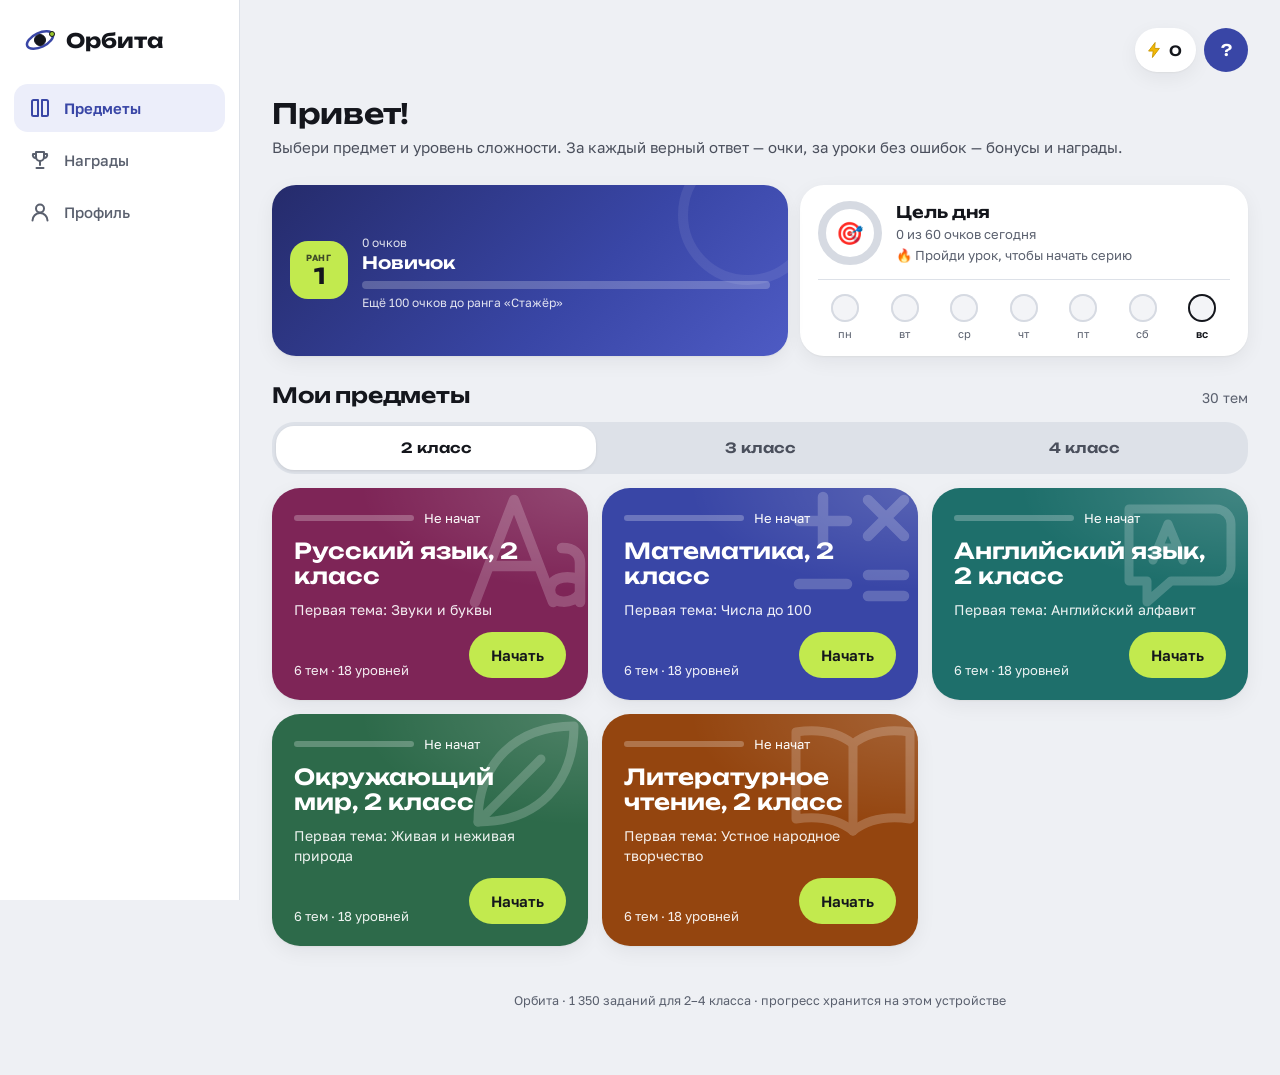
==== commit 1841f1f6: "Finalize Orbita: tiered task library, grading, rewards, Pages deploy - Rename Index.html to index.ht" ====
--- a/index.html
+++ b/index.html
@@ -4,510 +4,38 @@
 <meta charset="utf-8">
 <meta name="viewport" content="width=device-width, initial-scale=1, viewport-fit=cover">
 <title>Орбита — уроки для 2–4 класса</title>
+<meta name="description" content="Орбита — бесплатный тренажёр для 2–4 класса: русский язык, математика, английский, окружающий мир и литературное чтение. Задания трёх уровней сложности, автоматические оценки, очки, ранги и награды.">
+<meta name="theme-color" content="#EEF0F4" media="(prefers-color-scheme: light)">
+<meta name="theme-color" content="#111318" media="(prefers-color-scheme: dark)">
+<meta name="color-scheme" content="light dark">
+<meta property="og:type" content="website">
+<meta property="og:title" content="Орбита — уроки для 2–4 класса">
+<meta property="og:description" content="Короткие правила и задания трёх уровней сложности по пяти предметам. Оценки, очки, ранги и награды.">
+<meta property="og:locale" content="ru_RU">
+<link rel="icon" href="assets/icons/favicon.svg" type="image/svg+xml">
+<link rel="icon" href="assets/icons/icon-192.png" sizes="192x192" type="image/png">
+<link rel="apple-touch-icon" href="assets/icons/apple-touch-icon.png">
+<link rel="manifest" href="manifest.webmanifest">
 <link rel="preconnect" href="https://fonts.googleapis.com">
 <link rel="preconnect" href="https://fonts.gstatic.com" crossorigin>
 <link href="https://fonts.googleapis.com/css2?family=Unbounded:wght@500;600;700&family=Golos+Text:wght@400;500;600;700&display=swap" rel="stylesheet">
-<style>
-:root{
-  --bg:#EEF0F4;--card:#FFFFFF;--soft:#F3F4F7;--ink:#14161C;--muted:#4A4F5C;--quiet:#5A606E;--line:#DDE1E8;--track:#D6DAE2;
-  --lime:#C2EA4E;--indigo:#3946A6;--good:#2D6A4A;--goodbg:#E3F1E8;--goodink:#1F4D35;--bad:#C2452A;--badbg:#FBE7E2;--badink:#7A2A16;--pick:#ECEEFA;
-  --display:'Unbounded','Arial Rounded MT Bold',system-ui,sans-serif;--body:'Golos Text','Segoe UI',system-ui,-apple-system,sans-serif;
-  box-sizing:border-box;padding-top:env(safe-area-inset-top,0px);padding-bottom:env(safe-area-inset-bottom,0px);
-}
-@media (prefers-color-scheme:dark){:root:not([data-theme="light"]){
-  --bg:#111318;--card:#1C1F27;--soft:#252934;--ink:#F1F2F5;--muted:#B9BDC8;--quiet:#9CA1AE;--line:#2C303B;--track:#353A47;
-  --goodbg:#18342A;--goodink:#BDE7CC;--badbg:#3B1E18;--badink:#F6C3B6;--pick:#262C4D;--indigo:#7E8BE6;
-}}
-:root[data-theme="dark"]{
-  --bg:#111318;--card:#1C1F27;--soft:#252934;--ink:#F1F2F5;--muted:#B9BDC8;--quiet:#9CA1AE;--line:#2C303B;--track:#353A47;
-  --goodbg:#18342A;--goodink:#BDE7CC;--badbg:#3B1E18;--badink:#F6C3B6;--pick:#262C4D;--indigo:#7E8BE6;
-}
-html{scroll-padding-top:env(safe-area-inset-top,0px);background:var(--bg)}
-*,*::before,*::after{box-sizing:border-box}
-body{margin:0;background:var(--bg);color:var(--ink);font-family:var(--body);-webkit-font-smoothing:antialiased}
-button,input{font:inherit;color:inherit}
-button{cursor:pointer}
-a{color:inherit}
-:focus-visible{outline:3px solid var(--indigo);outline-offset:3px}
-.app{max-width:560px;margin:0 auto;min-height:100vh;padding-bottom:110px}
-.wrap{padding:20px 16px 0;display:flex;flex-direction:column;gap:22px}
-.h-display{font-family:var(--display);font-weight:600;letter-spacing:-.01em;margin:0}
-.row{display:flex;align-items:center;gap:10px}
-.between{justify-content:space-between}
-.iconbtn{width:44px;height:44px;border-radius:14px;border:0;background:var(--card);display:grid;place-items:center;flex-shrink:0}
-.logo{font-family:var(--display);font-weight:700;font-size:19px}
-.avatar{width:44px;height:44px;border-radius:22px;background:#3946A6;color:#fff;font-family:var(--display);font-weight:600;font-size:15px;display:grid;place-items:center;text-decoration:none}
-.lead{margin:6px 0 0;font-size:15px;line-height:1.45;color:var(--muted)}
-.panel{background:var(--card);border-radius:24px;padding:16px 18px}
-.streak-days{display:flex;gap:6px}
-.day{display:flex;flex-direction:column;align-items:center;gap:4px;font-size:11px;color:var(--quiet)}
-.day i{width:24px;height:24px;border-radius:12px;background:var(--track);display:block}
-.day.on i{background:var(--lime)}
-.day.today{color:var(--ink);font-weight:600}.day.today i{box-shadow:0 0 0 3px var(--ink)}
-.seg{display:grid;grid-template-columns:repeat(3,minmax(0,1fr));gap:4px;padding:4px;border-radius:22px;background:var(--line)}
-.seg button{height:44px;border-radius:18px;border:0;background:transparent;color:var(--muted);font-family:var(--display);font-weight:600;font-size:14px;transition:background .2s}
-.seg button[aria-selected="true"]{background:var(--card);color:var(--ink);box-shadow:0 1px 3px rgba(0,0,0,.08)}
-.cards{display:flex;flex-direction:column;gap:14px}
-.subj{position:relative;overflow:hidden;border-radius:28px;padding:22px;color:#fff;display:flex;flex-direction:column;gap:12px;min-height:196px;text-decoration:none;transition:transform .15s}
-.subj:active{transform:scale(.985)}
-.subj .deco{position:absolute;right:-10px;top:-12px;width:150px;height:150px;opacity:.2;pointer-events:none}
-.bar{width:120px;height:6px;border-radius:3px;background:rgba(255,255,255,.25)}
-.bar b{display:block;height:6px;border-radius:3px;background:var(--lime);transition:width .6s}
-.subj h3{margin:0;max-width:250px;font-family:var(--display);font-weight:600;font-size:22px;line-height:1.15}
-.subj p{margin:0;font-size:14px;line-height:1.4;color:rgba(255,255,255,.92)}
-.subj .foot{margin-top:auto;display:flex;align-items:flex-end;justify-content:space-between;gap:12px;font-size:13px;color:rgba(255,255,255,.92)}
-.pill{display:inline-flex;align-items:center;justify-content:center;height:48px;padding:0 22px;border-radius:24px;background:var(--lime);color:#14161C;font-weight:600;font-size:15px}
-.nav{position:fixed;left:0;right:0;bottom:0;z-index:20;background:var(--card);border-top:1px solid var(--line);padding:8px 8px calc(10px + env(safe-area-inset-bottom,0px))}
-.nav div{max-width:560px;margin:0 auto;display:grid;grid-template-columns:repeat(2,minmax(0,1fr))}
-.nav a{display:flex;flex-direction:column;align-items:center;gap:4px;padding:6px 0;text-decoration:none;color:var(--quiet);font-size:12px}
-.nav a[aria-current="page"]{color:var(--indigo);font-weight:600}
-.nav svg{stroke:currentColor}
-.chead{position:relative;overflow:hidden;color:#fff;padding:20px 16px 28px;border-radius:0 0 32px 32px;display:flex;flex-direction:column;gap:20px}
-.chead .deco{position:absolute;right:-40px;bottom:-50px;width:240px;height:240px;opacity:.14;pointer-events:none}
-.glass{background:rgba(255,255,255,.16)}
-.ring{position:relative;width:84px;height:84px;flex-shrink:0}
-.ring span{position:absolute;inset:0;display:grid;place-items:center;font-family:var(--display);font-weight:600;font-size:18px}
-.resume{position:relative;display:flex;align-items:center;justify-content:space-between;gap:12px;min-height:64px;padding:10px 10px 10px 18px;border-radius:22px;background:#fff;color:#14161C;text-decoration:none}
-.resume small{display:block;font-size:12px;color:#5A606E}.resume strong{font-size:15px}
-.play{width:44px;height:44px;border-radius:22px;background:var(--lime);display:grid;place-items:center;flex-shrink:0}
-.topics{padding:24px 16px 32px;display:flex;flex-direction:column;gap:12px}
-.topic{display:flex;align-items:center;gap:14px;min-height:72px;padding:14px 16px;border-radius:24px;background:var(--card);text-decoration:none;color:var(--ink)}
-.topic.current{box-shadow:0 0 0 2px var(--accent)}
-.num{width:40px;height:40px;border-radius:13px;background:var(--soft);display:grid;place-items:center;font-family:var(--display);font-weight:600;font-size:16px;flex-shrink:0}
-.topic.done .num{background:#2D6A4A}
-.topic.current .num{background:var(--accent);color:#fff}
-.topic .t{flex-grow:1;display:flex;flex-direction:column;gap:2px}
-.topic .t b{font-weight:600;font-size:16px;line-height:1.3}
-.topic .t small{font-size:12.5px;font-weight:500;color:var(--quiet)}
-.topic.done .t small{color:var(--good)}
-.lhead{display:flex;align-items:center;gap:12px}
-.steps{flex-grow:1;display:grid;gap:5px}
-.steps i{height:8px;border-radius:4px;background:var(--track);display:block;transition:background .3s}
-.steps i.on{background:var(--accent)}
-.kicker{font-size:13px;font-weight:600;color:var(--quiet)}
-.theory{background:var(--card);border-radius:24px;padding:20px;display:flex;flex-direction:column;gap:14px;font-size:16px;line-height:1.6}
-.theory p{margin:0 0 8px}.theory p:last-child{margin:0}
-.ex{display:grid;grid-template-columns:repeat(2,minmax(0,1fr));gap:8px}
-.ex div{border-radius:16px;background:var(--soft);padding:12px;font-weight:600;font-size:15px;line-height:1.35}
-.opts{display:flex;flex-direction:column;gap:10px}
-.opt{width:100%;min-height:58px;border-radius:18px;border:2px solid var(--track);background:var(--card);display:flex;align-items:center;gap:14px;padding:12px 16px;font-size:17px;font-weight:500;text-align:left;transition:border-color .15s,background .15s}
-.opt i{width:22px;height:22px;border-radius:11px;border:2px solid var(--track);flex-shrink:0;display:block}
-.opt[aria-pressed="true"]{border-color:var(--indigo);background:var(--pick)}.opt[aria-pressed="true"] i{border-color:var(--indigo);background:var(--indigo)}
-.opt.right{border-color:var(--good);background:var(--goodbg)}.opt.right i{border-color:var(--good);background:var(--good)}
-.opt.wrong{border-color:var(--bad);background:var(--badbg)}.opt.wrong i{border-color:var(--bad);background:var(--bad)}
-.opt:disabled{cursor:default;color:var(--ink)}
-.fb{border-radius:18px;padding:14px 16px;font-size:15px;line-height:1.5;animation:pop .3s ease}
-.fb.ok{background:var(--goodbg);color:var(--goodink)}.fb.no{background:var(--badbg);color:var(--badink)}
-@keyframes pop{from{transform:translateY(8px);opacity:0}to{transform:none;opacity:1}}
-.cta{height:56px;width:100%;border-radius:28px;border:0;background:var(--lime);color:#14161C;font-weight:600;font-size:16px;display:grid;place-items:center;text-decoration:none}
-.cta:disabled{background:var(--track);color:var(--quiet);cursor:default}
-.cta.ghost{background:transparent;color:var(--ink);box-shadow:inset 0 0 0 2px var(--track)}
-.result{text-align:center;display:flex;flex-direction:column;align-items:center;gap:14px;padding-top:30px}
-.stars{display:flex;gap:10px}
-.stars svg{width:56px;height:56px;animation:pop .4s ease both}
-.stars svg:nth-child(2){animation-delay:.12s}.stars svg:nth-child(3){animation-delay:.24s}
-.field{display:flex;flex-direction:column;gap:8px}
-.field input{height:52px;border-radius:16px;border:2px solid var(--track);background:var(--card);padding:0 16px;font-size:16px}
-.field input:focus{outline:none;border-color:var(--indigo)}
-.stat{display:grid;grid-template-columns:repeat(3,minmax(0,1fr));gap:8px}
-.stat div{background:var(--card);border-radius:20px;padding:14px;display:flex;flex-direction:column;gap:2px}
-.stat b{font-family:var(--display);font-size:24px;font-weight:600}
-.stat span{font-size:12.5px;color:var(--quiet)}
-@media (prefers-reduced-motion:reduce){*{animation:none!important;transition:none!important}}
-</style>
+<link rel="stylesheet" href="assets/css/app.css?v=__BUILD__">
+<script>try{var t=(JSON.parse(localStorage.getItem('orbita-v2')||'{}')||{}).theme;if(t==='light'||t==='dark')document.documentElement.setAttribute('data-theme',t);}catch(e){}</script>
 </head>
 <body>
-<div class="app" id="app"></div>
-<nav class="nav" aria-label="Основное меню"><div>
-  <a href="#/" id="nav-home"><svg width="24" height="24" viewBox="0 0 24 24" fill="none" stroke-width="2" stroke-linejoin="round" aria-hidden="true"><path d="M4 5.5A1.5 1.5 0 0 1 5.5 4H10v16H5.5A1.5 1.5 0 0 1 4 18.5zM14 4h4.5A1.5 1.5 0 0 1 20 5.5v13a1.5 1.5 0 0 1-1.5 1.5H14z"/></svg>Предметы</a>
-  <a href="#/profile" id="nav-profile"><svg width="24" height="24" viewBox="0 0 24 24" fill="none" stroke-width="2" stroke-linecap="round" aria-hidden="true"><circle cx="12" cy="8.5" r="4"/><path d="M4.5 20.5a7.5 7.5 0 0 1 15 0"/></svg>Профиль</a>
-</div></nav>
-
-<script>
-(function(){
-const SUBJ = {
-  rus:{name:'Русский язык',color:'#7E2557',deco:'<path d="M18 84 44 16l26 68"/><path d="M28 60h32"/><path d="M76 48c8 0 12 4 12 10v26M88 70c-4-4-20-4-20 6 0 10 16 10 20 2"/>',w:7},
-  math:{name:'Математика',color:'#3946A6',deco:'<path d="M14 30h32M30 14v32"/><path d="M60 16l24 24M84 16 60 40"/><path d="M14 72h32"/><path d="M60 66h24M60 80h24"/>',w:7},
-  eng:{name:'Английский язык',color:'#1E6F6B',deco:'<path d="M14 22h58a10 10 0 0 1 10 10v28a10 10 0 0 1-10 10H42L26 84V70H14z"/><path d="M30 56l10-24 10 24M34 48h12"/>',w:6},
-  world:{name:'Окружающий мир',color:'#2D6A4A',deco:'<path d="M20 80C20 40 46 16 84 16c0 38-24 64-64 64Z"/><path d="M20 80 62 38"/>',w:6},
-  read:{name:'Литературное чтение',color:'#94450F',deco:'<path d="M50 28C40 20 26 18 12 20v58c14-2 28 0 38 8 10-8 24-10 38-8V20c-14-2-28 0-38 8Z"/><path d="M50 28v58"/>',w:6}
-};
-const ORDER = ['rus','math','eng','world','read'];
-
-/* Lesson = [title, theory html, examples, questions[[question, options, answer index, explanation]]] */
-const C = {
-2:{
-rus:[
- ['Звуки и буквы','<p>Звуки мы <b>слышим и произносим</b>, а буквы <b>видим и пишем</b>. Гласных букв 10: а, о, у, ы, и, э, е, ё, ю, я.</p><p>Буквы <b>ь</b> и <b>ъ</b> звуков не обозначают. Сколько в слове гласных, столько и слогов.</p>',['ёж: 2 буквы, 3 звука','ма-ши-на: 3 слога'],[
-  ['Сколько гласных букв в русском алфавите?',['6','10','33'],1,'Гласных букв 10, а гласных звуков 6.'],
-  ['Какая буква не обозначает звука?',['ь','й','э'],0,'Мягкий знак показывает мягкость, но сам звука не даёт.'],
-  ['Сколько слогов в слове «машина»?',['2','3','4'],1,'Три гласные — три слога: ма-ши-на.']]],
- ['ЖИ–ШИ, ЧА–ЩА, ЧУ–ЩУ','<p><b>ЖИ, ШИ</b> пиши с буквой <b>И</b>. <b>ЧА, ЩА</b> пиши с буквой <b>А</b>. <b>ЧУ, ЩУ</b> пиши с буквой <b>У</b>.</p><p>Слышим иногда «жы» или «щю», а пишем всегда по правилу.</p>',['лыжи, шина','чашка, роща','чудо, щука','жираф, шишка'],[
-  ['В каком слове нет ошибки?',['машына','лыжи','жывот'],1,'После Ж и Ш пишем И: лыжи.'],
-  ['Как правильно?',['чяшка','чашка','чашко'],1,'ЧА пишем с буквой А.'],
-  ['Как пишется название рыбы?',['щюка','щука','шука'],1,'ЩУ пишем с буквой У: щука.']]],
- ['Части речи','<p><b>Кто? что?</b> — имя существительное (кот, дом).</p><p><b>Какой? какая?</b> — имя прилагательное (рыжий, тёплая).</p><p><b>Что делает?</b> — глагол (спит, бежит).</p>',['рыжий — какой?','кот — кто?','спит — что делает?','на — предлог'],[
-  ['Слово «бежит» — это…',['существительное','прилагательное','глагол'],2,'Бежит — что делает? Это глагол.'],
-  ['На какой вопрос отвечает слово «красный»?',['кто?','какой?','что делает?'],1,'Красный — какой? Это прилагательное.'],
-  ['Найди существительное',['весёлый','кот','прыгает'],1,'Кот — кто? Это существительное.']]]
-],
-math:[
- ['Числа до 100','<p>Двузначное число состоит из <b>десятков</b> и <b>единиц</b>. В числе 47 — 4 десятка и 7 единиц: 47 = 40 + 7.</p><p>Сравниваем сначала десятки, потом единицы.</p>',['47 = 40 + 7','52 > 48'],[
-  ['Сколько десятков в числе 68?',['8','6','68'],1,'Первая цифра — десятки: 6 десятков.'],
-  ['Какое число больше?',['52','48'],0,'5 десятков больше, чем 4 десятка.'],
-  ['Число из 3 десятков и 5 единиц —',['53','35','8'],1,'3 десятка и 5 единиц — это 35.']]],
- ['Сложение с переходом через десяток','<p>Сначала дополняем до круглого числа, потом прибавляем остаток.</p><p>38 + 5: 38 + 2 = 40, 40 + 3 = <b>43</b>.</p><p>52 − 7: 52 − 2 = 50, 50 − 5 = <b>45</b>.</p>',['38 + 5 = 43','52 − 7 = 45'],[
-  ['38 + 5 = ?',['43','33','42'],0,'38 + 2 = 40, 40 + 3 = 43.'],
-  ['52 − 7 = ?',['45','55','44'],0,'52 − 2 = 50, 50 − 5 = 45.'],
-  ['27 + 6 = ?',['33','32','23'],0,'27 + 3 = 30, 30 + 3 = 33.']]],
- ['Умножение','<p>Умножение — это сложение одинаковых чисел: 3 · 4 = 3 + 3 + 3 + 3 = <b>12</b>.</p><p>От перестановки множителей произведение не меняется: 3 · 4 = 4 · 3.</p>',['2 · 5 = 10','3 · 3 = 9'],[
-  ['4 · 2 = ?',['6','8','42'],1,'4 + 4 = 8.'],
-  ['Какое сложение равно 3 · 5?',['3 + 5','5 + 5 + 5','3 + 3 + 3'],1,'3 · 5 = 5 + 5 + 5 = 15.'],
-  ['2 · 9 = ?',['18','11','16'],0,'9 + 9 = 18.']]]
-],
-eng:[
- ['Английский алфавит','<p>В английском алфавите <b>26 букв</b>. Буквы называются не так, как читаются в словах: H — «эйч», J — «джей», W — «дабл-ю».</p>',['A B C D','E F G H'],[
-  ['Сколько букв в английском алфавите?',['33','26','24'],1,'В английском алфавите 26 букв.'],
-  ['Какая буква идёт после C?',['B','D','E'],1,'A, B, C, D — после C идёт D.'],
-  ['Как называется буква H?',['аш','эйч','хэ'],1,'H называется «эйч».']]],
- ['Цвета','<p><b>red</b> — красный, <b>blue</b> — синий, <b>green</b> — зелёный, <b>yellow</b> — жёлтый, <b>black</b> — чёрный, <b>white</b> — белый.</p>',['red — красный','blue — синий','green — зелёный','yellow — жёлтый'],[
-  ['red — это…',['синий','красный','зелёный'],1,'red — красный.'],
-  ['Как по-английски «жёлтый»?',['yellow','green','white'],0,'Жёлтый — yellow.'],
-  ['green — это…',['зелёный','серый','чёрный'],0,'green — зелёный.']]],
- ['Привет! Как тебя зовут?','<p><b>Hello!</b> — Привет! <b>What\'s your name?</b> — Как тебя зовут? <b>I\'m Anna.</b> — Я Анна.</p><p><b>How old are you?</b> — Сколько тебе лет? <b>I\'m eight.</b> — Мне восемь.</p>',['Hello! — Привет!','Goodbye! — Пока!'],[
-  ['Как спросить имя?',['How are you?','What\'s your name?','How old are you?'],1,'What\'s your name? — Как тебя зовут?'],
-  ['Как ответить на «How old are you?»',['I\'m fine.','I\'m eight.','I\'m Anna.'],1,'Спрашивают возраст: I\'m eight — мне восемь.'],
-  ['Goodbye — это…',['Привет','Спасибо','До свидания'],2,'Goodbye — до свидания.']]]
-],
-world:[
- ['Живая и неживая природа','<p>Живая природа <b>растёт, дышит, питается</b> и даёт потомство: растения, животные, грибы, человек.</p><p>Неживая природа: солнце, камни, вода, воздух, облака.</p>',['берёза — живая','камень — неживая'],[
-  ['Что относится к живой природе?',['камень','берёза','облако'],1,'Берёза растёт и дышит — она живая.'],
-  ['Что относится к неживой природе?',['солнце','гриб','воробей'],0,'Солнце не растёт и не питается.'],
-  ['Что умеют все живые существа?',['летать','расти','плавать'],1,'Расти умеет всё живое.']]],
- ['Времена года','<p>В году <b>12 месяцев</b> и 4 времени года. Зима: декабрь, январь, февраль. Весна: март, апрель, май. Лето: июнь, июль, август. Осень: сентябрь, октябрь, ноябрь.</p>',['зима — снег','осень — листопад'],[
-  ['Сколько месяцев в году?',['4','10','12'],2,'В году 12 месяцев.'],
-  ['Какой месяц зимний?',['март','январь','июнь'],1,'Январь — середина зимы.'],
-  ['Что бывает осенью?',['листопад','ледоход','тают сосульки'],0,'Осенью опадают листья.']]],
- ['Дикие и домашние животные','<p><b>Дикие</b> животные сами добывают еду и живут на воле: лиса, волк, лось.</p><p><b>Домашних</b> разводит и кормит человек: корова, коза, кошка.</p>',['лиса — дикая','коза — домашняя'],[
-  ['Кто дикое животное?',['корова','лиса','кошка'],1,'Лиса живёт в лесу и сама добывает еду.'],
-  ['Кто домашнее животное?',['волк','лось','коза'],2,'Козу разводит человек.'],
-  ['Зачем люди держат корову?',['ради молока','чтобы охраняла дом','чтобы ловила мышей'],0,'Корова даёт молоко.']]]
-],
-read:[
- ['Устное народное творчество','<p>Сказки, загадки, пословицы и потешки придумал <b>народ</b>. Их передавали из уст в уста.</p><p><b>Пословица</b> — короткое мудрое высказывание. <b>Загадка</b> описывает предмет, не называя его.</p>',['пословица учит','загадку отгадывают'],[
-  ['Кто автор народной сказки?',['писатель','народ','учитель'],1,'Народные сказки сочинил народ.'],
-  ['«Без труда не выловишь и рыбку из пруда» — это…',['загадка','пословица','скороговорка'],1,'Это пословица: она учит трудолюбию.'],
-  ['Что из этого — загадка?',['Зимой и летом одним цветом','Тише едешь — дальше будешь','Шла Саша по шоссе'],0,'Это загадка про ёлку.']]],
- ['Сказки о животных','<p>В сказках о животных звери говорят и поступают как люди: лиса хитрая, заяц трусливый, медведь сильный.</p>',['«Колобок»','«Лиса и журавль»','«Репка»','«Теремок»'],[
-  ['Кто угощал журавля кашей на тарелке?',['волк','лиса','медведь'],1,'Это сказка «Лиса и журавль».'],
-  ['Кого позвали последней тянуть репку?',['кошку','мышку','собаку'],1,'Последней позвали мышку.'],
-  ['Кто съел Колобка?',['заяц','волк','лиса'],2,'Хитрая лиса съела Колобка.']]],
- ['Стихи и сказки поэтов','<p>В стихах есть <b>рифма</b> — созвучные концы строк. Поэты рисуют словами картины природы.</p><p>С. Есенин написал «Берёзу», К. Чуковский — «Мойдодыр» и «Муху-Цокотуху».</p>',['Есенин — «Берёза»','Чуковский — «Мойдодыр»'],[
-  ['Кто написал стихотворение «Берёза»?',['С. Есенин','А. Пушкин','К. Чуковский'],0,'«Берёзу» написал Сергей Есенин.'],
-  ['Что такое рифма?',['созвучные концы строк','название стиха','главный герой'],0,'Например: берёза — мороза.'],
-  ['Кто написал «Мойдодыр»?',['С. Маршак','К. Чуковский','А. Барто'],1,'«Мойдодыр» — сказка Корнея Чуковского.']]]
-]},
-3:{
-rus:[
- ['Состав слова','<p><b>Корень</b> — общая часть родственных слов. <b>Приставка</b> стоит перед корнем, <b>суффикс</b> — после корня. <b>Окончание</b> — изменяемая часть слова.</p>',['лес — лесник — лесной','книга — книги — книгу'],[
-  ['Какая часть слова стоит перед корнем?',['суффикс','приставка','окончание'],1,'Приставка стоит перед корнем.'],
-  ['Корень в слове «лесник»',['лес','ник','лесн'],0,'Лес, лесной, лесник — общий корень «лес».'],
-  ['Окончание в слове «книга»',['а','книг','ига'],0,'Книга — книги — книгу: меняется окончание.']]],
- ['Род имён существительных','<p>Он, мой — <b>мужской</b> род (стол). Она, моя — <b>женский</b> род (мышь). Оно, моё — <b>средний</b> род (окно).</p>',['стол — он, мой','окно — оно, моё'],[
-  ['Род слова «окно»',['мужской','женский','средний'],2,'Окно — оно, моё: средний род.'],
-  ['Род слова «стол»',['мужской','женский','средний'],0,'Стол — он, мой: мужской род.'],
-  ['Какое слово женского рода?',['конь','мышь','поле'],1,'Мышь — она, моя.']]],
- ['Время глаголов','<p><b>Настоящее</b>: что делает? (читает). <b>Прошедшее</b>: что делал? (читал). <b>Будущее</b>: что будет делать? (будет читать).</p>',['бежит — настоящее','читал — прошедшее'],[
-  ['«Читал» — какое время?',['настоящее','прошедшее','будущее'],1,'Читал — что делал? Прошедшее.'],
-  ['«Будет рисовать» — какое время?',['настоящее','прошедшее','будущее'],2,'Что будет делать? Будущее.'],
-  ['«Бежит» — какое время?',['настоящее','прошедшее','будущее'],0,'Что делает? Настоящее.']]]
-],
-math:[
- ['Таблица умножения на 6 и 7','<p>6 · 6 = 36, 6 · 7 = 42, 6 · 8 = 48, 6 · 9 = 54.</p><p>7 · 7 = 49, 7 · 8 = 56, 7 · 9 = 63.</p>',['6 · 7 = 42','7 · 8 = 56'],[
-  ['6 · 7 = ?',['42','36','48'],0,'6 · 7 = 42.'],
-  ['7 · 8 = ?',['54','56','63'],1,'7 · 8 = 56.'],
-  ['6 · 9 = ?',['54','56','45'],0,'6 · 9 = 54.']]],
- ['Деление с остатком','<p>17 : 5 = 3 (ост. 2), потому что 5 · 3 = 15 и 17 − 15 = 2.</p><p>Остаток всегда <b>меньше делителя</b>.</p>',['17 : 5 = 3 (ост. 2)','25 : 7 = 3 (ост. 4)'],[
-  ['17 : 5 = ?',['3 (ост. 2)','3 (ост. 5)','2 (ост. 7)'],0,'5 · 3 = 15, остаётся 2.'],
-  ['Каким может быть остаток при делении на 4?',['0, 1, 2 или 3','от 0 до 4','любым'],0,'Остаток меньше делителя 4.'],
-  ['25 : 7 = ?',['3 (ост. 4)','4 (ост. 3)','3 (ост. 3)'],0,'7 · 3 = 21, остаётся 4.']]],
- ['Площадь','<p>Площадь измеряют в <b>квадратных сантиметрах</b> (см²). Площадь прямоугольника = длина × ширина.</p>',['5 см × 3 см = 15 см²','4 см × 4 см = 16 см²'],[
-  ['Площадь прямоугольника 5 см × 3 см',['8 см²','15 см²','16 см'],1,'5 · 3 = 15 см².'],
-  ['Площадь квадрата со стороной 4 см',['16 см²','8 см²','12 см²'],0,'4 · 4 = 16 см².'],
-  ['В чём измеряют площадь?',['см','см²','кг'],1,'Площадь — в квадратных единицах.']]]
-],
-eng:[
- ['Глагол can','<p><b>can</b> — уметь, мочь. Он не меняется: I can, she can. После can глагол без to: <b>I can swim.</b></p><p>Отрицание: <b>can\'t</b> — I can\'t fly.</p>',['I can jump.','He can\'t swim.'],[
-  ['Как сказать «Я умею плавать»?',['I can swim.','I cans swim.','I can to swim.'],0,'После can глагол без to.'],
-  ['She ___ dance.',['can','cans','can to'],0,'can не меняется: she can.'],
-  ['Как сказать «Я не умею летать»?',['I can\'t fly.','I not can fly.','I don\'t can fly.'],0,'Отрицание — can\'t.']]],
- ['Have got и has got','<p>I, you, we, they — <b>have got</b>. He, she, it — <b>has got</b>.</p><p>Вопрос: <b>Have you got a dog?</b></p>',['I have got a ball.','She has got a cat.'],[
-  ['She ___ a cat.',['have got','has got'],1,'С she — has got.'],
-  ['I ___ a ball.',['have got','has got'],0,'С I — have got.'],
-  ['Как спросить «У тебя есть собака?»',['Have you got a dog?','Has you got a dog?','You have got a dog?'],0,'Have ставим в начало.']]],
- ['Множественное число','<p>Обычно добавляем <b>-s</b>: cat — cats. После s, x, sh, ch — <b>-es</b>: box — boxes.</p><p>Исключения: child — children, mouse — mice, man — men.</p>',['cat — cats','box — boxes'],[
-  ['Множественное число от box',['boxs','boxes','boxen'],1,'После x добавляем -es.'],
-  ['child →',['childs','children','childes'],1,'Это исключение: children.'],
-  ['mouse →',['mouses','mice','mices'],1,'Это исключение: mice.']]]
-],
-world:[
- ['Тела, вещества, частицы','<p><b>Тело</b> — любой предмет: ложка, гвоздь. <b>Вещество</b> — то, из чего состоит тело: сахар, железо, вода.</p><p>Все вещества состоят из крошечных <b>частиц</b>.</p>',['гвоздь — тело','железо — вещество'],[
-  ['Что из этого — вещество?',['ложка','сахар','стакан'],1,'Сахар — вещество.'],
-  ['Что из этого — тело?',['вода','гвоздь','соль'],1,'Гвоздь — предмет, значит тело.'],
-  ['Из чего состоят вещества?',['из частиц','из воздуха','ни из чего'],0,'Все вещества состоят из частиц.']]],
- ['Вода и её свойства','<p>Чистая вода прозрачная, без цвета и запаха, она течёт. При 0 °C вода <b>замерзает</b> и становится льдом, а при кипении превращается в <b>пар</b>.</p>',['лёд — твёрдая вода','пар — вода-газ'],[
-  ['Во что превращается вода при замерзании?',['в пар','в лёд','в воздух'],1,'Замёрзшая вода — лёд.'],
-  ['Какого цвета чистая вода?',['голубая','без цвета','белая'],1,'Чистая вода не имеет цвета.'],
-  ['При какой температуре замерзает вода?',['0 °C','100 °C','10 °C'],0,'Вода замерзает при 0 °C.']]],
- ['Организм человека','<p><b>Сердце</b> качает кровь. <b>Лёгкие</b> помогают дышать. <b>Головной мозг</b> управляет всем организмом.</p>',['сердце — кровь','лёгкие — дыхание'],[
-  ['Какой орган качает кровь?',['лёгкие','сердце','желудок'],1,'Сердце — насос для крови.'],
-  ['Чем мы дышим?',['лёгкими','печенью','сердцем'],0,'Дышим лёгкими.'],
-  ['Какой орган управляет организмом?',['головной мозг','желудок','кожа'],0,'Всем управляет головной мозг.']]]
-],
-read:[
- ['Басни И. А. Крылова','<p><b>Басня</b> — короткий поучительный рассказ. Героями часто бывают животные. Главный вывод басни называется <b>мораль</b>.</p>',['«Стрекоза и Муравей»','«Ворона и Лисица»'],[
-  ['Как называется вывод басни?',['рифма','мораль','заголовок'],1,'Поучительный вывод — мораль.'],
-  ['Кто написал басню «Стрекоза и Муравей»?',['И. Крылов','Л. Толстой','А. Пушкин'],0,'Это басня Ивана Крылова.'],
-  ['Что выронила Ворона?',['сыр','яблоко','хлеб'],0,'Ворона выронила сыр, а Лисица его схватила.']]],
- ['Рассказы Л. Н. Толстого','<p>Лев Толстой писал для детей короткие рассказы и были: «Акула», «Прыжок», «Лев и собачка».</p>',['«Прыжок»','«Лев и собачка»'],[
-  ['Кто автор рассказа «Прыжок»?',['Л. Толстой','Н. Носов','В. Драгунский'],0,'«Прыжок» написал Лев Толстой.'],
-  ['Где происходит действие «Прыжка»?',['на корабле','в лесу','в школе'],0,'Мальчик полез на мачту корабля.'],
-  ['«Лев и собачка» — это…',['быль','загадка','басня в стихах'],0,'Толстой назвал её былью.']]],
- ['Рассказы Н. Носова','<p>Николай Носов писал весёлые рассказы о мальчишках: «Живая шляпа», «Затейники», «Мишкина каша».</p>',['«Живая шляпа»','«Мишкина каша»'],[
-  ['Кто оказался под «живой шляпой»?',['котёнок','мышь','щенок'],0,'Под шляпой сидел котёнок Васька.'],
-  ['Кто автор «Живой шляпы»?',['Н. Носов','В. Бианки','М. Пришвин'],0,'Это рассказ Николая Носова.'],
-  ['Кто испугался шляпы?',['Вадик и Вовка','Денис и Мишка','Незнайка'],0,'Испугались Вадик и Вовка.']]]
-]},
-4:{
-rus:[
- ['Падежи','<p>В русском языке <b>6 падежей</b>: именительный (кто? что?), родительный (кого? чего?), дательный (кому? чему?), винительный (кого? что?), творительный (кем? чем?), предложный (о ком? о чём?).</p>',['пишу (чем?) ручкой','думаю (о чём?) о лете'],[
-  ['Сколько падежей в русском языке?',['5','6','7'],1,'Падежей шесть.'],
-  ['На какие вопросы отвечает творительный падеж?',['кем? чем?','кому? чему?','о ком? о чём?'],0,'Творительный: кем? чем?'],
-  ['«Пишу ручкой» — падеж слова «ручкой»',['дательный','творительный','предложный'],1,'Пишу чем? ручкой — творительный.']]],
- ['Склонения существительных','<p><b>1-е</b>: слова на -а, -я (мама, земля, папа). <b>2-е</b>: мужской род без окончания и средний род на -о, -е (стол, конь, окно). <b>3-е</b>: женский род на ь (мышь, ночь).</p>',['земля — 1-е','конь — 2-е','ночь — 3-е'],[
-  ['Склонение слова «земля»',['1-е','2-е','3-е'],0,'Окончание -я — 1-е склонение.'],
-  ['Склонение слова «конь»',['1-е','2-е','3-е'],1,'Мужской род, нулевое окончание — 2-е.'],
-  ['Склонение слова «ночь»',['1-е','2-е','3-е'],2,'Женский род на ь — 3-е.']]],
- ['Спряжение глаголов','<p><b>I спряжение</b>: -ешь, -ет, -ем, -ете, -ут/-ют (читает). <b>II спряжение</b>: -ишь, -ит, -им, -ите, -ат/-ят (строит).</p><p>Ко II относятся глаголы на -ить (кроме брить, стелить), 7 глаголов на -еть и 4 на -ать.</p>',['строить — II','читать — I'],[
-  ['Спряжение глагола «строить»',['I','II'],1,'Глагол на -ить — II спряжение.'],
-  ['Спряжение глагола «читать»',['I','II'],0,'Читать не исключение — I спряжение.'],
-  ['Как правильно: «он вид…т»?',['видет','видит'],1,'Видеть — исключение, II спряжение: видит.']]]
-],
-math:[
- ['Многозначные числа','<p>Цифры числа делят на <b>классы</b> по три: класс единиц и класс тысяч. В числе 48 215 — 48 тысяч и 215 единиц.</p>',['48 215','102 005'],[
-  ['Сколько тысяч в числе 48 215?',['48','215','4'],0,'Класс тысяч — 48.'],
-  ['Как записать «сто две тысячи пять»?',['102 005','1 025','102 500'],0,'102 тысячи и 5 единиц.'],
-  ['Какое число больше?',['99 999','100 000'],1,'В 100 000 шесть знаков, оно больше.']]],
- ['Деление на двузначное число','<p>384 : 12 = <b>32</b>. Проверяем умножением: 32 · 12 = 384.</p>',['384 : 12 = 32','96 : 16 = 6'],[
-  ['384 : 12 = ?',['32','23','42'],0,'32 · 12 = 384.'],
-  ['96 : 16 = ?',['6','8','4'],0,'16 · 6 = 96.'],
-  ['Как проверить деление?',['умножением','сложением','никак'],0,'Частное умножаем на делитель.']]],
- ['Скорость, время, расстояние','<p><b>S = v · t</b>: расстояние равно скорости, умноженной на время.</p><p>Скорость: v = S : t. Время: t = S : v.</p>',['60 км/ч · 3 ч = 180 км','100 км : 2 ч = 50 км/ч'],[
-  ['Машина ехала 3 ч со скоростью 60 км/ч. Какой путь?',['180 км','63 км','20 км'],0,'60 · 3 = 180 км.'],
-  ['Путь 100 км за 2 ч. Какая скорость?',['50 км/ч','200 км/ч','98 км/ч'],0,'100 : 2 = 50 км/ч.'],
-  ['Как найти время?',['t = S : v','t = S · v','t = v : S'],0,'Время = расстояние : скорость.']]]
-],
-eng:[
- ['Present Simple','<p>Так говорят о том, что бывает всегда или часто: <b>I play</b>, но <b>he plays</b>.</p><p>Вопрос: <b>Do you…?</b> / <b>Does she…?</b> Отрицание: don\'t / doesn\'t.</p>',['I play football.','She plays tennis.'],[
-  ['He ___ football every day.',['play','plays'],1,'С he добавляем -s.'],
-  ['___ you like pizza?',['Do','Does'],0,'С you — Do.'],
-  ['She ___ like milk.',['don\'t','doesn\'t'],1,'С she — doesn\'t.']]],
- ['Present Continuous','<p>Так говорят о том, что происходит <b>сейчас</b>: am / is / are + глагол с -ing.</p><p><b>I am reading.</b> <b>They are playing.</b></p>',['I am reading.','She is swimming.'],[
-  ['I ___ reading now.',['am','is','are'],0,'С I — am.'],
-  ['They ___ playing.',['is','are'],1,'С they — are.'],
-  ['She is swimming — это…',['Она плавает сейчас','Она умеет плавать','Она плавала'],0,'Is swimming — прямо сейчас.']]],
- ['Past Simple','<p>Прошедшее время: обычно добавляем <b>-ed</b>: play — played. Неправильные глаголы запоминаем: go — <b>went</b>, see — <b>saw</b>.</p>',['play — played','go — went'],[
-  ['Прошедшее время от play',['playd','played','plaied'],1,'play + ed = played.'],
-  ['go →',['goed','went','gone'],1,'go — неправильный глагол: went.'],
-  ['Yesterday I ___ to the park.',['go','went'],1,'Yesterday — вчера, нужно прошедшее время.']]]
-],
-world:[
- ['Природные зоны России','<p>С севера на юг: <b>арктические пустыни</b>, <b>тундра</b>, <b>лесная зона</b>, <b>степь</b>, пустыни, субтропики. Больше всего места занимает лесная зона.</p>',['тундра — карликовая берёза','Арктика — белый медведь'],[
-  ['Где живёт белый медведь?',['в тайге','в арктической зоне','в степи'],1,'Белый медведь живёт во льдах Арктики.'],
-  ['Где растут карликовые берёзы?',['в тундре','в степи','в пустыне'],0,'В тундре холодно, деревья низкие.'],
-  ['Какая зона самая большая в России?',['лесная зона','степь','пустыня'],0,'Леса занимают больше всего места.']]],
- ['Солнечная система','<p>Вокруг Солнца вращаются <b>8 планет</b>. Земля — третья от Солнца. Самая большая планета — <b>Юпитер</b>.</p>',['Меркурий, Венера, Земля','Юпитер — самый большой'],[
-  ['Сколько планет в Солнечной системе?',['7','8','9'],1,'Планет восемь.'],
-  ['Какая по счёту от Солнца Земля?',['2','3','4'],1,'Земля — третья.'],
-  ['Самая большая планета',['Марс','Юпитер','Венера'],1,'Юпитер — гигант.']]],
- ['Страницы истории России','<p>Москву основал князь <b>Юрий Долгорукий</b> в 1147 году. <b>Пётр I</b> основал Санкт-Петербург. 12 апреля 1961 года <b>Юрий Гагарин</b> первым полетел в космос.</p>',['1147 — Москва','1961 — Гагарин'],[
-  ['Кто основал Москву?',['Юрий Долгорукий','Пётр I','Иван Грозный'],0,'Москву основал Юрий Долгорукий.'],
-  ['Какой город основал Пётр I?',['Москву','Санкт-Петербург','Новгород'],1,'Пётр I основал Санкт-Петербург.'],
-  ['В каком году человек впервые полетел в космос?',['1957','1961','1945'],1,'Юрий Гагарин полетел в 1961 году.']]]
-],
-read:[
- ['Сказки А. С. Пушкина','<p>«Сказка о мёртвой царевне и о семи богатырях» — о доброй царевне, злой мачехе и верном королевиче Елисее.</p>',['волшебное зеркальце','семь богатырей'],[
-  ['У кого было волшебное зеркальце?',['у царицы-мачехи','у царевны','у Елисея'],0,'«Свет мой, зеркальце, скажи…» — говорила мачеха.'],
-  ['Сколько было богатырей?',['3','7','12'],1,'Богатырей было семь.'],
-  ['Кто нашёл царевну?',['королевич Елисей','царь Салтан','Балда'],0,'Её нашёл королевич Елисей.']]],
- ['П. П. Бажов. «Серебряное копытце»','<p>Сказ о девочке Дарёнке, старике Коковане и волшебном козлике, который выбивал копытцем драгоценные камни.</p>',['Дарёнка','Кокованя'],[
-  ['Кто такой Серебряное копытце?',['козлик','конь','кот'],0,'Это волшебный козлик.'],
-  ['Как звали девочку?',['Дарёнка','Алёнушка','Машенька'],0,'Девочку звали Дарёнка.'],
-  ['Что появлялось там, где козлик бил копытцем?',['драгоценные камни','вода','цветы'],0,'Появлялись самоцветы.']]],
- ['Мифы Древней Греции','<p><b>Мифы</b> — древние рассказы о богах и героях. Самый известный герой — <b>Геракл</b>, совершивший 12 подвигов.</p>',['Геракл','12 подвигов'],[
-  ['Сколько подвигов совершил Геракл?',['7','12','3'],1,'Подвигов было двенадцать.'],
-  ['Кто такой Геракл?',['герой мифов Древней Греции','русский богатырь','герой сказки Пушкина'],0,'Геракл — герой греческих мифов.'],
-  ['Как называют рассказы о богах и героях?',['мифы','басни','загадки'],0,'Это мифы.']]]
-]}};
-
-/* ---------- Storage ---------- */
-const KEY='orbita-v1';
-let S={name:'',grade:2,done:{},days:[]};
-try{const raw=localStorage.getItem(KEY); if(raw) S=Object.assign(S,JSON.parse(raw));}catch(e){}
-const save=()=>{try{localStorage.setItem(KEY,JSON.stringify(S));}catch(e){}};
-const ymd=d=>d.getFullYear()+'-'+String(d.getMonth()+1).padStart(2,'0')+'-'+String(d.getDate()).padStart(2,'0');
-const today=ymd(new Date());
-if(!S.days.includes(today)){S.days.push(today);S.days=S.days.slice(-60);save();}
-function streak(){let n=0;const d=new Date();while(S.days.includes(ymd(d))){n++;d.setDate(d.getDate()-1);}return n;}
-
-/* ---------- Helpers ---------- */
-const app=document.getElementById('app');
-const escH=s=>String(s).replace(/[&<>"]/g,c=>({'&':'&amp;','<':'&lt;','>':'&gt;','"':'&quot;'}[c]));
-const lkey=(g,s,i)=>g+'-'+s+'-'+i;
-const isDone=(g,s,i)=>S.done[lkey(g,s,i)]!=null;
-const pct=(g,s)=>Math.round(C[g][s].filter((_,i)=>isDone(g,s,i)).length/C[g][s].length*100);
-const nextIdx=(g,s)=>{const i=C[g][s].findIndex((_,k)=>!isDone(g,s,k));return i<0?0:i;};
-const deco=(s,cls)=>`<svg class="${cls}" viewBox="0 0 100 100" fill="none" stroke="#fff" stroke-width="${SUBJ[s].w}" stroke-linecap="round" stroke-linejoin="round" aria-hidden="true">${SUBJ[s].deco}</svg>`;
-const plural=(n,a,b,c)=>{const m=n%10,h=n%100;return n+' '+(m===1&&h!==11?a:m>=2&&m<=4&&(h<12||h>14)?b:c);};
-const back='<svg width="22" height="22" viewBox="0 0 24 24" fill="none" stroke="#fff" stroke-width="2.2" stroke-linecap="round" stroke-linejoin="round"><path d="M15 5l-7 7 7 7"/></svg>';
-const tick='<svg width="20" height="20" viewBox="0 0 24 24" fill="none" stroke="#fff" stroke-width="3" stroke-linecap="round" stroke-linejoin="round" aria-label="Пройдено"><path d="M5 12.5 10 17l9-10"/></svg>';
-const star=on=>`<svg viewBox="0 0 24 24" aria-hidden="true"><path d="M12 2.8l2.8 5.8 6.3.9-4.6 4.4 1.1 6.3L12 17.2l-5.6 3 1.1-6.3L2.9 9.5l6.3-.9z" fill="${on?'#F2B705':'none'}" stroke="${on?'#C99700':'var(--track)'}" stroke-width="1.6" stroke-linejoin="round"/></svg>`;
-function setNav(r){
-  const h=document.getElementById('nav-home'),p=document.getElementById('nav-profile');
-  if(r==='profile'){p.setAttribute('aria-current','page');h.removeAttribute('aria-current');}
-  else{h.setAttribute('aria-current','page');p.removeAttribute('aria-current');}
-}
-
-/* ---------- Home ---------- */
-function home(){
-  const g=S.grade, st=streak();
-  const names=['вс','пн','вт','ср','чт','пт','сб'];
-  let days='';
-  for(let k=4;k>=0;k--){const d=new Date();d.setDate(d.getDate()-k);const on=S.days.includes(ymd(d));days+=`<div class="day${on?' on':''}${k===0?' today':''}"><i></i>${names[d.getDay()]}</div>`;}
-  const cards=ORDER.map(s=>{const p=pct(g,s),i=nextIdx(g,s),done=p===100;return `
-    <a class="subj" href="#/course/${g}/${s}" style="background:${SUBJ[s].color}">
-      ${deco(s,'deco')}
-      <div class="row"><div class="bar"><b style="width:${p}%"></b></div><span style="font-size:13px">${p?p+'%':'Не начат'}</span></div>
-      <h3>${SUBJ[s].name}, ${g} класс</h3>
-      <p>${done?'Все темы пройдены':(p?'Сейчас: ':'Первая тема: ')+C[g][s][i][0]}</p>
-      <div class="foot"><span>${plural(C[g][s].length,'тема','темы','тем')}</span><span class="pill">${done?'Повторить':p?'Продолжить':'Начать'}</span></div>
-    </a>`;}).join('');
-  app.innerHTML=`<div class="wrap">
-    <header class="row between">
-      <div class="row"><svg width="32" height="32" viewBox="0 0 32 32" fill="none" aria-hidden="true"><ellipse cx="16" cy="16" rx="14" ry="7" stroke="var(--indigo)" stroke-width="2.5" transform="rotate(-25 16 16)"/><circle cx="16" cy="16" r="5.5" fill="var(--ink)"/><circle cx="28" cy="10" r="2.5" fill="#9BC72E"/></svg><span class="logo">Орбита</span></div>
-      <a class="avatar" href="#/profile" aria-label="Профиль">${S.name?escH(S.name.trim()[0].toUpperCase()):'?'}</a>
-    </header>
-    <section><h1 class="h-display" style="font-size:28px;line-height:1.15">Привет${S.name?', '+escH(S.name):''}!</h1><p class="lead">Выбери класс и предмет. Каждая тема — короткое правило и три задания.</p></section>
-    <section class="panel row between"><div><div class="h-display" style="font-size:17px">${st?plural(st,'день','дня','дней')+' подряд':'Начни серию'}</div><div style="font-size:13px;color:var(--quiet);margin-top:2px">Заходи каждый день</div></div><div class="streak-days">${days}</div></section>
-    <section style="display:flex;flex-direction:column;gap:14px">
-      <div class="row between" style="align-items:baseline"><h2 class="h-display" style="font-size:22px">Мои предметы</h2><span style="font-size:14px;color:var(--quiet)">5 предметов</span></div>
-      <div class="seg" role="tablist" aria-label="Класс">${[2,3,4].map(n=>`<button type="button" role="tab" data-grade="${n}" aria-selected="${n===g}">${n} класс</button>`).join('')}</div>
-      <div class="cards">${cards}</div>
-    </section></div>`;
-  app.querySelectorAll('[data-grade]').forEach(b=>b.onclick=()=>{S.grade=+b.dataset.grade;save();home();});
-}
-
-/* ---------- Course ---------- */
-function course(g,s){
-  const list=C[g][s], p=pct(g,s), i=nextIdx(g,s), col=SUBJ[s].color, doneN=list.filter((_,k)=>isDone(g,s,k)).length;
-  const dash=(2*Math.PI*36)*p/100;
-  app.innerHTML=`<header class="chead" style="background:${col}">
-    ${deco(s,'deco')}
-    <div class="row between"><a class="iconbtn glass" href="#/" aria-label="Назад к предметам">${back}</a></div>
-    <div class="row" style="gap:18px">
-      <div class="ring"><svg width="84" height="84" viewBox="0 0 84 84" aria-hidden="true"><circle cx="42" cy="42" r="36" fill="none" stroke="rgba(255,255,255,.22)" stroke-width="8"/>${p?`<circle cx="42" cy="42" r="36" fill="none" stroke="#C2EA4E" stroke-width="8" stroke-linecap="round" stroke-dasharray="${dash} 300" transform="rotate(-90 42 42)"/>`:''}</svg><span>${p}%</span></div>
-      <div><h1 class="h-display" style="font-size:24px;line-height:1.15">${SUBJ[s].name}, ${g} класс</h1><div style="font-size:14px;margin-top:6px;opacity:.92">${plural(list.length,'тема','темы','тем')}, пройдено ${doneN}</div></div>
-    </div>
-    <a class="resume" href="#/lesson/${g}/${s}/${i}"><span><small>${p===100?'Повторить первую тему':p?'Продолжить с места остановки':'Начать с первой темы'}</small><strong>${list[i][0]}</strong></span><span class="play"><svg width="20" height="20" viewBox="0 0 24 24" fill="#14161C" aria-hidden="true"><path d="M8 5.5v13l11-6.5z"/></svg></span></a>
-  </header>
-  <main class="topics" style="--accent:${col}">
-    <h2 class="h-display" style="font-size:20px;margin-bottom:4px">Темы</h2>
-    ${list.map((l,k)=>{const d=isDone(g,s,k),cur=!d&&k===i&&p<100;const sc=S.done[lkey(g,s,k)];return `<a class="topic${d?' done':''}${cur?' current':''}" href="#/lesson/${g}/${s}/${k}">
-      <span class="num">${d?tick:k+1}</span>
-      <span class="t"><b>${l[0]}</b><small>${d?'Пройдено: '+sc+' из '+l[3].length:cur?'Следующий урок':'Правило и три задания'}</small></span>
-      <svg width="20" height="20" viewBox="0 0 24 24" fill="none" stroke="var(--quiet)" stroke-width="2.2" stroke-linecap="round" stroke-linejoin="round" aria-hidden="true"><path d="M9 6l6 6-6 6"/></svg></a>`;}).join('')}
-  </main>`;
-}
-
-/* ---------- Lesson ---------- */
-function lesson(g,s,i){
-  const L=C[g][s][i], col=SUBJ[s].color, qs=L[3];
-  let step=0, score=0, picked=null, checked=false, saved=false;
-  function render(){
-    const total=qs.length+1;
-    const bars=Array.from({length:total},(_,k)=>`<i class="${k<=step?'on':''}"></i>`).join('');
-    let body='';
-    if(step===0){
-      body=`<section class="theory"><div>${L[1]}</div>${L[2].length?`<div class="ex">${L[2].map(e=>`<div>${e}</div>`).join('')}</div>`:''}</section>
-      <button class="cta" id="go" type="button">Начать задание</button>`;
-    } else if(step<=qs.length){
-      const q=qs[step-1], right=picked===q[2];
-      body=`<section style="display:flex;flex-direction:column;gap:12px">
-        <h2 class="h-display" style="font-size:19px;line-height:1.3">${q[0]}</h2>
-        <div class="opts">${q[1].map((o,k)=>{let c='';if(checked){if(k===q[2])c=' right';else if(k===picked)c=' wrong';}return `<button type="button" class="opt${c}" data-o="${k}" aria-pressed="${picked===k}" ${checked?'disabled':''}><i></i>${o}</button>`;}).join('')}</div>
-      </section>
-      ${checked?`<div class="fb ${right?'ok':'no'}" role="status"><b>${right?'Верно!':'Не совсем.'}</b> ${q[3]}</div>`:''}
-      <button class="cta" id="go" type="button" ${picked===null?'disabled':''}>${checked?(step===qs.length?'Узнать результат':'Дальше'):'Проверить'}</button>`;
-    } else {
-      if(!saved){const k=lkey(g,s,i);S.done[k]=Math.max(score,S.done[k]||0);save();saved=true;}
-      const nxt=i+1<C[g][s].length;
-      body=`<section class="result">
-        <div class="stars">${[0,1,2].map(k=>star(k<score)).join('')}</div>
-        <h2 class="h-display" style="font-size:26px">${score===qs.length?'Отлично!':score>=2?'Хорошо!':'Попробуй ещё раз'}</h2>
-        <p class="lead" style="margin:0">Правильных ответов: ${score} из ${qs.length}</p>
-      </section>
-      <div style="display:flex;flex-direction:column;gap:10px;margin-top:10px">
-        ${nxt?`<a class="cta" href="#/lesson/${g}/${s}/${i+1}">Следующая тема</a>`:`<a class="cta" href="#/course/${g}/${s}">К темам предмета</a>`}
-        <button class="cta ghost" id="again" type="button">Пройти заново</button>
-      </div>`;
-    }
-    app.innerHTML=`<div class="wrap" style="--accent:${col}">
-      <header class="lhead"><a class="iconbtn" href="#/course/${g}/${s}" aria-label="Закрыть урок"><svg width="20" height="20" viewBox="0 0 24 24" fill="none" stroke="var(--ink)" stroke-width="2.2" stroke-linecap="round"><path d="M6 6l12 12M18 6 6 18"/></svg></a>
-        <div class="steps" style="grid-template-columns:repeat(${total},minmax(0,1fr))" aria-hidden="true">${bars}</div>
-        <span style="font-size:13px;font-weight:600;color:var(--quiet)">${Math.min(step+1,total)} из ${total}</span></header>
-      <section><div class="kicker">${SUBJ[s].name}, ${g} класс</div><h1 class="h-display" style="font-size:24px;line-height:1.2;margin-top:8px">${L[0]}</h1></section>
-      ${body}</div>`;
-    app.querySelectorAll('[data-o]').forEach(b=>b.onclick=()=>{picked=+b.dataset.o;render();});
-    const go=document.getElementById('go');
-    if(go) go.onclick=()=>{
-      if(step===0){step=1;}
-      else if(!checked){checked=true;const ok=picked===qs[step-1][2];if(ok)score++;try{navigator.vibrate&&navigator.vibrate(ok?15:[20,40,20]);}catch(e){}}
-      else {step++;picked=null;checked=false;}
-      render(); window.scrollTo(0,0);
-    };
-    const again=document.getElementById('again');
-    if(again) again.onclick=()=>{step=0;score=0;picked=null;checked=false;saved=false;render();window.scrollTo(0,0);};
-  }
-  render();
-}
-
-/* ---------- Profile ---------- */
-function profile(){
-  const total=Object.keys(S.done).length, stars=Object.values(S.done).reduce((a,b)=>a+b,0);
-  const word=n=>{const m=n%10,h=n%100;return m===1&&h!==11?'тема':m>=2&&m<=4&&(h<12||h>14)?'темы':'тем';};
-  app.innerHTML=`<div class="wrap">
-    <h1 class="h-display" style="font-size:26px">Профиль</h1>
-    <div class="stat"><div><b>${total}</b><span>${word(total)} пройдено</span></div><div><b>${stars}</b><span>звёзд собрано</span></div><div><b>${streak()}</b><span>дней подряд</span></div></div>
-    <div class="panel field"><label for="nm" style="font-weight:600">Как тебя зовут?</label><input id="nm" type="text" maxlength="20" placeholder="Имя" value="${escH(S.name)}" autocomplete="given-name"><span id="saved" style="font-size:13px;color:var(--quiet);min-height:18px" aria-live="polite"></span></div>
-    <div class="panel" style="display:flex;flex-direction:column;gap:12px"><b>Начать сначала</b><span style="font-size:14px;color:var(--quiet);line-height:1.45">Сотрёт пройденные темы и звёзды на этом устройстве.</span><button class="cta ghost" id="reset" type="button">Сбросить прогресс</button></div>
-  </div>`;
-  const nm=document.getElementById('nm'),sv=document.getElementById('saved');
-  nm.oninput=()=>{S.name=nm.value.trim();save();sv.textContent='Имя сохранено';};
-  document.getElementById('reset').onclick=e=>{const b=e.currentTarget;if(b.dataset.sure){S.done={};save();b.textContent='Прогресс сброшен';delete b.dataset.sure;profile();}else{b.dataset.sure='1';b.textContent='Нажми ещё раз, чтобы подтвердить';}};
-}
-
-/* ---------- Router ---------- */
-function route(){
-  const h=(location.hash||'#/').slice(2).split('/');
-  if(h[0]==='course'&&C[h[1]]&&C[h[1]][h[2]]){setNav('home');course(+h[1],h[2]);}
-  else if(h[0]==='lesson'&&C[h[1]]&&C[h[1]][h[2]]&&C[h[1]][h[2]][+h[3]]){setNav('home');lesson(+h[1],h[2],+h[3]);}
-  else if(h[0]==='profile'){setNav('profile');profile();}
-  else {setNav('home');home();}
-  window.scrollTo(0,0);
-}
-addEventListener('hashchange',route);
-route();
-})();
-</script>
+<nav class="nav" aria-label="Основное меню">
+  <a class="logo brand" href="#/" aria-label="Орбита — на главную"><svg width="32" height="32" viewBox="0 0 32 32" fill="none" aria-hidden="true"><ellipse cx="16" cy="16" rx="14" ry="7" stroke="var(--indigo)" stroke-width="2.5" transform="rotate(-25 16 16)"/><circle cx="16" cy="16" r="5.5" fill="var(--ink)"/><circle cx="28" cy="10" r="2.5" fill="#9BC72E"/></svg>Орбита</a>
+  <ul>
+    <li><a href="#/" data-nav="home"><svg width="24" height="24" viewBox="0 0 24 24" fill="none" stroke-width="2" stroke-linejoin="round" aria-hidden="true"><path d="M4 5.5A1.5 1.5 0 0 1 5.5 4H10v16H5.5A1.5 1.5 0 0 1 4 18.5zM14 4h4.5A1.5 1.5 0 0 1 20 5.5v13a1.5 1.5 0 0 1-1.5 1.5H14z"/></svg>Предметы</a></li>
+    <li><a href="#/rewards" data-nav="rewards"><svg width="24" height="24" viewBox="0 0 24 24" fill="none" stroke-width="2" stroke-linecap="round" stroke-linejoin="round" aria-hidden="true"><path d="M8 4h8v5a4 4 0 0 1-8 0z"/><path d="M8 6H5a3 3 0 0 0 3 4M16 6h3a3 3 0 0 1-3 4"/><path d="M12 13v4M8.5 20h7"/></svg>Награды</a></li>
+    <li><a href="#/profile" data-nav="profile"><svg width="24" height="24" viewBox="0 0 24 24" fill="none" stroke-width="2" stroke-linecap="round" aria-hidden="true"><circle cx="12" cy="8.5" r="4"/><path d="M4.5 20.5a7.5 7.5 0 0 1 15 0"/></svg>Профиль</a></li>
+  </ul>
+</nav>
+<div class="app" id="app"><noscript><p class="empty">Для работы «Орбиты» включите JavaScript в браузере.</p></noscript></div>
+<div class="toasts" id="toasts" aria-live="polite"></div>
+<script src="assets/js/data/grade2.js?v=__BUILD__" defer></script>
+<script src="assets/js/data/grade3.js?v=__BUILD__" defer></script>
+<script src="assets/js/data/grade4.js?v=__BUILD__" defer></script>
+<script src="assets/js/app.js?v=__BUILD__" defer></script>
 </body>
 </html>
--- a/assets/css/app.css
+++ b/assets/css/app.css
@@ -0,0 +1,384 @@
+/* Орбита — стили приложения */
+:root{
+  --bg:#EEF0F4;--card:#FFFFFF;--soft:#F3F4F7;--ink:#14161C;--muted:#4A4F5C;--quiet:#5A606E;--line:#DDE1E8;--track:#D6DAE2;
+  --lime:#C2EA4E;--limeink:#14161C;--indigo:#3946A6;--pick:#ECEEFA;
+  --good:#2D6A4A;--goodbg:#E3F1E8;--goodink:#1F4D35;
+  --bad:#C2452A;--badbg:#FBE7E2;--badink:#7A2A16;
+  --amber:#A15C00;--amberbg:#FFF0D6;--amberink:#6B3D00;
+  --berry:#8E2A5F;--berrybg:#F8E6EF;
+  --gold:#F2B705;--goldink:#7A5800;--goldbg:#FFF5D6;
+  --shadow:0 1px 2px rgba(20,22,28,.05),0 6px 20px rgba(20,22,28,.06);
+  --shadow-lg:0 18px 50px rgba(20,22,28,.18);
+  --display:'Unbounded','Arial Rounded MT Bold',system-ui,sans-serif;
+  --body:'Golos Text','Segoe UI',system-ui,-apple-system,sans-serif;
+  --rail:240px;
+  color-scheme:light;
+}
+@media (prefers-color-scheme:dark){:root:not([data-theme="light"]){
+  --bg:#111318;--card:#1C1F27;--soft:#252934;--ink:#F1F2F5;--muted:#B9BDC8;--quiet:#9CA1AE;--line:#2C303B;--track:#3A3F4D;
+  --indigo:#8F9BF0;--pick:#262C4D;
+  --good:#5DBB86;--goodbg:#18342A;--goodink:#BDE7CC;
+  --bad:#F07A5E;--badbg:#3B1E18;--badink:#F6C3B6;
+  --amber:#F0A640;--amberbg:#3A2A12;--amberink:#FFD9A1;
+  --berry:#E68DBB;--berrybg:#3A1C2B;
+  --goldink:#F7D774;--goldbg:#3A3010;
+  --shadow:0 1px 2px rgba(0,0,0,.35);
+  --shadow-lg:0 18px 50px rgba(0,0,0,.5);
+  color-scheme:dark;
+}}
+:root[data-theme="dark"]{
+  --bg:#111318;--card:#1C1F27;--soft:#252934;--ink:#F1F2F5;--muted:#B9BDC8;--quiet:#9CA1AE;--line:#2C303B;--track:#3A3F4D;
+  --indigo:#8F9BF0;--pick:#262C4D;
+  --good:#5DBB86;--goodbg:#18342A;--goodink:#BDE7CC;
+  --bad:#F07A5E;--badbg:#3B1E18;--badink:#F6C3B6;
+  --amber:#F0A640;--amberbg:#3A2A12;--amberink:#FFD9A1;
+  --berry:#E68DBB;--berrybg:#3A1C2B;
+  --goldink:#F7D774;--goldbg:#3A3010;
+  --shadow:0 1px 2px rgba(0,0,0,.35);
+  --shadow-lg:0 18px 50px rgba(0,0,0,.5);
+  color-scheme:dark;
+}
+
+/* ---------- База ---------- */
+*,*::before,*::after{box-sizing:border-box}
+html{background:var(--bg);-webkit-text-size-adjust:100%;scroll-padding-top:env(safe-area-inset-top,0px)}
+body{margin:0;min-height:100vh;background:var(--bg);color:var(--ink);font-family:var(--body);-webkit-font-smoothing:antialiased;-webkit-tap-highlight-color:transparent}
+button,input{font:inherit;color:inherit}
+button{cursor:pointer}
+a{color:inherit}
+img,svg{flex-shrink:0}
+:focus-visible{outline:3px solid var(--indigo);outline-offset:3px}
+[tabindex="-1"]:focus{outline:none}
+.sr{position:absolute!important;width:1px;height:1px;overflow:hidden;clip:rect(0 0 0 0);white-space:nowrap}
+.h-display{font-family:var(--display);font-weight:600;letter-spacing:-.01em;margin:0}
+.row{display:flex;align-items:center;gap:10px}
+.between{justify-content:space-between}
+.grow{flex-grow:1;min-width:0}
+.lead{margin:6px 0 0;font-size:15px;line-height:1.5;color:var(--muted)}
+.muted{color:var(--quiet)}
+
+.app{min-height:100vh;padding-top:env(safe-area-inset-top,0px);padding-bottom:calc(96px + env(safe-area-inset-bottom,0px))}
+.wrap{max-width:560px;margin:0 auto;padding:20px 16px 0;display:flex;flex-direction:column;gap:22px}
+.view{animation:viewIn .28s ease both}
+@keyframes viewIn{from{opacity:0;transform:translateY(6px)}to{opacity:1;transform:none}}
+
+/* ---------- Навигация ---------- */
+.nav{position:fixed;left:0;right:0;bottom:0;z-index:20;background:var(--card);border-top:1px solid var(--line);padding:6px 8px calc(8px + env(safe-area-inset-bottom,0px))}
+.nav .brand{display:none}
+.nav ul{list-style:none;margin:0 auto;padding:0;max-width:560px;display:grid;grid-template-columns:repeat(3,minmax(0,1fr))}
+.nav a{display:flex;flex-direction:column;align-items:center;gap:3px;padding:6px 0;text-decoration:none;color:var(--quiet);font-size:12px;font-weight:500;border-radius:14px;transition:color .15s,background .15s}
+.nav a[aria-current="page"]{color:var(--indigo);font-weight:600}
+.nav svg{stroke:currentColor}
+
+/* ---------- Шапка ---------- */
+.topbar{display:flex;align-items:center;justify-content:space-between;gap:10px}
+.logo{display:flex;align-items:center;gap:8px;font-family:var(--display);font-weight:700;font-size:19px;text-decoration:none}
+.chips{display:flex;align-items:center;gap:8px}
+.xpchip{display:inline-flex;align-items:center;gap:6px;height:44px;padding:0 14px 0 10px;border-radius:22px;background:var(--card);box-shadow:var(--shadow);font-family:var(--display);font-weight:600;font-size:14px;text-decoration:none;white-space:nowrap}
+.avatar{width:44px;height:44px;border-radius:22px;background:#3946A6;color:#fff;font-family:var(--display);font-weight:600;font-size:16px;display:grid;place-items:center;text-decoration:none;flex-shrink:0;line-height:1}
+.avatar.emoji{background:var(--card);box-shadow:var(--shadow);font-size:24px}
+.avatar.big{width:84px;height:84px;border-radius:42px;font-size:32px}
+.avatar.big.emoji{font-size:46px}
+.iconbtn{width:44px;height:44px;border-radius:14px;border:0;background:var(--card);display:grid;place-items:center;flex-shrink:0;text-decoration:none;box-shadow:var(--shadow)}
+.glass{background:rgba(255,255,255,.18);box-shadow:none}
+
+/* ---------- Карточки ---------- */
+.panel{background:var(--card);border-radius:24px;padding:16px 18px;box-shadow:var(--shadow)}
+.sec-title{display:flex;align-items:baseline;justify-content:space-between;gap:12px}
+.sec-title h2{font-size:21px}
+.sec-title span{font-size:14px;color:var(--quiet)}
+
+.dash{display:grid;grid-template-columns:minmax(0,1fr);gap:12px}
+.rankcard{display:flex;align-items:center;gap:14px;text-decoration:none;background:linear-gradient(135deg,#252B6B 0%,#3946A6 60%,#4E5BC4 100%);color:#fff;border-radius:24px;padding:16px 18px;position:relative;overflow:hidden;box-shadow:var(--shadow)}
+.rankcard::after{content:"";position:absolute;right:-30px;top:-40px;width:140px;height:140px;border-radius:50%;border:10px solid rgba(255,255,255,.08)}
+.rk-badge{width:58px;height:58px;border-radius:18px;background:var(--lime);color:#14161C;display:flex;flex-direction:column;align-items:center;justify-content:center;gap:3px;font-family:var(--display);font-weight:700;font-size:22px;flex-shrink:0;line-height:1}
+.rk-badge i{display:block;font-style:normal;font-family:var(--body);font-size:9px;font-weight:700;letter-spacing:.08em;text-transform:uppercase;opacity:.75}
+.rankcard small{font-size:12px;opacity:.85}
+.rankcard b{display:block;font-family:var(--display);font-weight:600;font-size:17px;margin:1px 0 8px}
+.xpbar{height:8px;border-radius:4px;background:rgba(255,255,255,.22);overflow:hidden}
+.xpbar b{display:block;height:100%;margin:0!important;border-radius:4px;background:var(--lime);transition:width .9s cubic-bezier(.2,.8,.2,1)}
+.xpbar.light{background:var(--track)}
+.xpbar.light b{background:linear-gradient(90deg,var(--indigo),#6C79E0)}
+
+.goalcard{display:flex;align-items:center;gap:14px}
+.goalring{position:relative;width:64px;height:64px;flex-shrink:0}
+.goalring span{position:absolute;inset:0;display:grid;place-items:center;font-size:22px}
+.goalcard b{font-family:var(--display);font-weight:600;font-size:16px}
+.goalcard p{margin:3px 0 0;font-size:13px;color:var(--quiet);line-height:1.4}
+
+.week{display:flex;justify-content:space-between;gap:4px;margin-top:14px;padding-top:14px;border-top:1px solid var(--line)}
+.day{display:flex;flex-direction:column;align-items:center;gap:5px;font-size:11px;color:var(--quiet);flex:1}
+.day i{width:28px;height:28px;border-radius:14px;background:var(--soft);display:grid;place-items:center;font-style:normal;font-size:13px;box-shadow:inset 0 0 0 2px var(--track)}
+.day.on i{background:var(--lime);box-shadow:none;color:#14161C}
+.day.today{color:var(--ink);font-weight:600}
+.day.today i{box-shadow:inset 0 0 0 2px var(--ink)}
+.day.today.on i{box-shadow:0 0 0 3px var(--card),0 0 0 5px var(--ink)}
+
+.resumecard{display:flex;align-items:center;gap:14px;text-decoration:none;background:var(--card);border-radius:22px;padding:12px 12px 12px 14px;box-shadow:var(--shadow)}
+.resumecard .ico{width:46px;height:46px;border-radius:15px;display:grid;place-items:center;flex-shrink:0}
+.resumecard small{display:block;font-size:12px;color:var(--quiet)}
+.resumecard strong{display:block;font-size:15px;line-height:1.3;margin-top:1px}
+.play{width:44px;height:44px;border-radius:22px;background:var(--lime);display:grid;place-items:center;flex-shrink:0}
+
+.seg{display:grid;grid-auto-columns:minmax(0,1fr);grid-auto-flow:column;gap:4px;padding:4px;border-radius:22px;background:var(--line)}
+.seg button{min-height:44px;border-radius:18px;border:0;background:transparent;color:var(--muted);font-family:var(--display);font-weight:600;font-size:14px;transition:background .2s,color .2s;padding:0 6px}
+.seg button[aria-selected="true"],.seg button[aria-pressed="true"]{background:var(--card);color:var(--ink);box-shadow:0 1px 3px rgba(0,0,0,.1)}
+.seg.small button{font-family:var(--body);font-size:14px;min-height:40px}
+
+/* ---------- Предметы ---------- */
+.cards{display:grid;grid-template-columns:minmax(0,1fr);gap:14px}
+.subj{position:relative;overflow:hidden;border-radius:28px;padding:22px;color:#fff;display:flex;flex-direction:column;gap:12px;min-height:200px;text-decoration:none;transition:transform .18s ease,box-shadow .18s ease;box-shadow:var(--shadow)}
+.subj::before{content:"";position:absolute;inset:0;background:radial-gradient(120% 80% at 100% 0%,rgba(255,255,255,.16),transparent 60%);pointer-events:none}
+.subj:active{transform:scale(.985)}
+.subj .deco{position:absolute;right:-10px;top:-12px;width:150px;height:150px;opacity:.2;pointer-events:none}
+.bar{width:120px;height:6px;border-radius:3px;background:rgba(255,255,255,.25);overflow:hidden}
+.bar b{display:block;height:6px;border-radius:3px;background:var(--lime);transition:width .6s}
+.subj h3{margin:0;max-width:260px;font-family:var(--display);font-weight:600;font-size:22px;line-height:1.15;position:relative}
+.subj p{margin:0;font-size:14px;line-height:1.4;color:rgba(255,255,255,.92);position:relative}
+.subj .foot{margin-top:auto;display:flex;align-items:flex-end;justify-content:space-between;gap:12px;font-size:13px;color:rgba(255,255,255,.92);position:relative}
+.pill{display:inline-flex;align-items:center;justify-content:center;height:46px;padding:0 22px;border-radius:23px;background:var(--lime);color:#14161C;font-weight:600;font-size:15px;white-space:nowrap}
+
+/* ---------- Курс ---------- */
+.chead{position:relative;overflow:hidden;color:#fff;padding:calc(20px + env(safe-area-inset-top,0px)) 16px 26px;margin-top:calc(-1 * env(safe-area-inset-top,0px));border-radius:0 0 32px 32px;display:flex;flex-direction:column;gap:20px}
+.chead .deco{position:absolute;right:-40px;bottom:-50px;width:240px;height:240px;opacity:.14;pointer-events:none}
+.chead-in{max-width:560px;width:100%;margin:0 auto;display:flex;flex-direction:column;gap:20px;position:relative}
+.ring{position:relative;width:84px;height:84px;flex-shrink:0}
+.ring span{position:absolute;inset:0;display:grid;place-items:center;font-family:var(--display);font-weight:600;font-size:18px}
+.resume{position:relative;display:flex;align-items:center;justify-content:space-between;gap:12px;min-height:64px;padding:10px 10px 10px 18px;border-radius:22px;background:#fff;color:#14161C;text-decoration:none}
+.resume small{display:block;font-size:12px;color:#5A606E}
+.resume strong{font-size:15px}
+.topics{max-width:560px;margin:0 auto;padding:24px 16px 32px;display:flex;flex-direction:column;gap:12px}
+.topic{display:flex;align-items:center;gap:14px;min-height:76px;padding:14px 16px;border-radius:24px;background:var(--card);text-decoration:none;color:var(--ink);box-shadow:var(--shadow);transition:transform .15s,box-shadow .15s}
+.topic.current{box-shadow:0 0 0 2px var(--accent),var(--shadow)}
+.num{width:42px;height:42px;border-radius:14px;background:var(--soft);display:grid;place-items:center;font-family:var(--display);font-weight:600;font-size:16px;flex-shrink:0}
+.topic.done .num{background:#2D6A4A}
+.topic.full .num{background:linear-gradient(135deg,#F2B705,#E08E00)}
+.topic.current .num{background:var(--accent);color:#fff}
+.topic .t{flex-grow:1;min-width:0;display:flex;flex-direction:column;gap:5px}
+.topic .t b{font-weight:600;font-size:16px;line-height:1.3}
+.topic .t small{font-size:12.5px;font-weight:500;color:var(--quiet)}
+.lvdots{display:flex;align-items:center;gap:5px}
+.lvdots i{display:block;height:6px;width:22px;border-radius:3px;background:var(--track)}
+.lvdots i.g3{background:var(--amber)}.lvdots i.g4{background:var(--indigo)}.lvdots i.g5{background:var(--good)}
+.lvdots small{margin-left:4px}
+
+/* ---------- Урок ---------- */
+.lesson{max-width:680px}
+.lhead{display:flex;align-items:center;gap:12px}
+.steps{flex-grow:1;display:grid;gap:5px}
+.steps i{height:8px;border-radius:4px;background:var(--track);display:block;transition:background .3s}
+.steps i.cur{background:var(--accent)}
+.steps i.ok{background:var(--good)}
+.steps i.no{background:var(--bad)}
+.counter{font-size:13px;font-weight:600;color:var(--quiet);white-space:nowrap}
+.ellipsis{overflow:hidden;text-overflow:ellipsis;min-width:0;text-align:right}
+.kicker{font-size:13px;font-weight:600;color:var(--quiet)}
+.theory{background:var(--card);border-radius:24px;padding:20px;display:flex;flex-direction:column;gap:14px;font-size:16px;line-height:1.6;box-shadow:var(--shadow)}
+.theory p{margin:0 0 8px}.theory p:last-child{margin:0}
+.theory ul{margin:0 0 8px;padding-left:20px}.theory li{margin:2px 0}
+.ex{display:grid;grid-template-columns:repeat(2,minmax(0,1fr));gap:8px}
+.ex div{border-radius:16px;background:var(--soft);padding:12px;font-weight:600;font-size:15px;line-height:1.35}
+
+.levels{display:grid;grid-template-columns:minmax(0,1fr);gap:10px}
+.lvcard{position:relative;display:flex;align-items:center;gap:14px;width:100%;text-align:left;border:0;border-radius:22px;background:var(--card);padding:14px 16px;box-shadow:var(--shadow);transition:transform .15s,box-shadow .15s}
+.lvcard .lvico{width:48px;height:48px;border-radius:16px;display:grid;place-items:center;flex-shrink:0}
+.lvcard b{display:block;font-family:var(--display);font-weight:600;font-size:16px}
+.lvcard small{display:block;font-size:13px;color:var(--quiet);margin-top:2px;line-height:1.35}
+.lvcard .best{display:flex;flex-direction:column;align-items:flex-end;gap:2px;font-size:12px;color:var(--quiet);white-space:nowrap}
+.lvcard .tag{position:absolute;top:-8px;right:14px;background:var(--lime);color:#14161C;font-size:11px;font-weight:700;padding:3px 9px;border-radius:10px;letter-spacing:.02em}
+.lv-easy .lvico{background:var(--goodbg);color:var(--good)}
+.lv-medium .lvico{background:var(--pick);color:var(--indigo)}
+.lv-hard .lvico{background:var(--berrybg);color:var(--berry)}
+.mini-stars{display:flex;gap:2px}
+.mini-stars svg{width:15px;height:15px}
+
+.qmeta{display:flex;flex-wrap:wrap;align-items:center;gap:8px}
+.chip{display:inline-flex;align-items:center;gap:6px;height:30px;padding:0 12px;border-radius:15px;font-size:13px;font-weight:600;background:var(--card);box-shadow:var(--shadow)}
+.chip.lv-easy{background:var(--goodbg);color:var(--goodink);box-shadow:none}
+.chip.lv-medium{background:var(--pick);color:var(--indigo);box-shadow:none}
+.chip.lv-hard{background:var(--berrybg);color:var(--berry);box-shadow:none}
+.chip.combo{background:var(--goldbg);color:var(--goldink);box-shadow:none;animation:pop .3s ease}
+.qtext{font-size:20px;line-height:1.35}
+.opts{display:flex;flex-direction:column;gap:10px}
+.opt{width:100%;min-height:58px;border-radius:18px;border:2px solid var(--track);background:var(--card);display:flex;align-items:center;gap:14px;padding:12px 16px;font-size:17px;font-weight:500;text-align:left;transition:border-color .15s,background .15s,transform .1s}
+.opt:active:not(:disabled){transform:scale(.99)}
+.opt .key{width:28px;height:28px;border-radius:9px;border:2px solid var(--track);flex-shrink:0;display:grid;place-items:center;font-size:13px;font-weight:700;color:var(--quiet);font-family:var(--display)}
+.opt[aria-pressed="true"]{border-color:var(--indigo);background:var(--pick)}
+.opt[aria-pressed="true"] .key{border-color:var(--indigo);background:var(--indigo);color:#fff}
+.opt.right{border-color:var(--good);background:var(--goodbg)}.opt.right .key{border-color:var(--good);background:var(--good);color:#fff}
+.opt.wrong{border-color:var(--bad);background:var(--badbg)}.opt.wrong .key{border-color:var(--bad);background:var(--bad);color:#fff}
+.opt:disabled{cursor:default;color:var(--ink)}
+.answer{display:flex;flex-direction:column;gap:8px}
+.answer input{height:60px;border-radius:18px;border:2px solid var(--track);background:var(--card);padding:0 18px;font-size:20px;font-weight:600;width:100%}
+.answer input:focus{outline:none;border-color:var(--indigo)}
+.answer input.right{border-color:var(--good);background:var(--goodbg)}
+.answer input.wrong{border-color:var(--bad);background:var(--badbg)}
+.answer small{font-size:13px;color:var(--quiet)}
+.fb{border-radius:18px;padding:14px 16px;font-size:15px;line-height:1.5;animation:pop .3s ease;display:flex;gap:12px;align-items:flex-start}
+.fb .fbi{width:30px;height:30px;border-radius:15px;display:grid;place-items:center;flex-shrink:0;color:#fff}
+.fb.ok{background:var(--goodbg);color:var(--goodink)}.fb.ok .fbi{background:var(--good)}
+.fb.no{background:var(--badbg);color:var(--badink)}.fb.no .fbi{background:var(--bad)}
+.fb .plus{display:inline-block;margin-left:6px;font-weight:700;color:var(--goldink);background:var(--goldbg);padding:1px 8px;border-radius:9px;font-size:13px}
+@keyframes pop{from{transform:translateY(8px);opacity:0}to{transform:none;opacity:1}}
+.cta{min-height:56px;width:100%;border-radius:28px;border:0;background:var(--lime);color:#14161C;font-weight:600;font-size:16px;display:flex;align-items:center;justify-content:center;gap:8px;text-decoration:none;padding:0 20px;text-align:center;transition:transform .1s,filter .15s}
+.cta:active:not(:disabled){transform:scale(.985)}
+.cta:disabled{background:var(--track);color:var(--quiet);cursor:default}
+.cta.ghost{background:transparent;color:var(--ink);box-shadow:inset 0 0 0 2px var(--track)}
+.cta.dark{background:var(--ink);color:var(--bg)}
+.actions{display:flex;flex-direction:column;gap:10px}
+.hint{font-size:13px;color:var(--quiet);text-align:center;margin:-8px 0 0}
+
+/* ---------- Результат ---------- */
+.grade-hero{text-align:center;display:flex;flex-direction:column;align-items:center;gap:10px;padding-top:8px}
+.grade-badge{--gc:var(--good);--gb:var(--goodbg);position:relative;width:132px;height:132px;border-radius:50%;background:var(--gb);display:grid;place-items:center;animation:stamp .5s cubic-bezier(.2,1.4,.4,1) both}
+.grade-badge::before{content:"";position:absolute;inset:8px;border-radius:50%;border:4px solid var(--gc)}
+.grade-badge b{font-family:var(--display);font-weight:700;font-size:64px;line-height:1;color:var(--gc)}
+.grade-badge span{position:absolute;bottom:22px;left:0;right:0;font-size:11px;font-weight:700;letter-spacing:.08em;text-transform:uppercase;color:var(--gc)}
+.grade-badge b{margin-top:-14px}
+.g4 .grade-badge{--gc:var(--indigo);--gb:var(--pick)}
+.g3 .grade-badge{--gc:var(--amber);--gb:var(--amberbg)}
+.g2 .grade-badge{--gc:var(--bad);--gb:var(--badbg)}
+@keyframes stamp{from{transform:scale(1.6) rotate(-12deg);opacity:0}to{transform:none;opacity:1}}
+.grade-hero h1{font-size:26px;line-height:1.2}
+.grade-hero p{margin:0;color:var(--muted);font-size:15px;line-height:1.45;max-width:420px}
+.stars{display:flex;gap:10px;justify-content:center}
+.stars svg{width:44px;height:44px;animation:pop .4s ease both}
+.stars svg:nth-child(1){animation-delay:.25s}.stars svg:nth-child(2){animation-delay:.4s}.stars svg:nth-child(3){animation-delay:.55s}
+.kpis{display:grid;grid-template-columns:repeat(3,minmax(0,1fr));gap:8px}
+.kpis div{background:var(--card);border-radius:20px;padding:14px 12px;display:flex;flex-direction:column;gap:2px;box-shadow:var(--shadow);text-align:center}
+.kpis b{font-family:var(--display);font-size:21px;font-weight:600}
+.kpis span{font-size:12.5px;color:var(--quiet)}
+.points{display:flex;flex-direction:column;gap:10px}
+.points h2{font-size:17px}
+.pline{display:flex;justify-content:space-between;gap:12px;font-size:14.5px;line-height:1.35}
+.pline span{color:var(--muted)}
+.pline b{white-space:nowrap}
+.pline.neg b{color:var(--bad)}
+.ptotal{display:flex;align-items:center;justify-content:space-between;gap:12px;padding-top:12px;border-top:1px dashed var(--track)}
+.ptotal span{font-weight:600}
+.ptotal b{display:inline-flex;align-items:center;gap:6px;font-family:var(--display);font-size:26px;font-weight:700;color:var(--goldink)}
+.levelup{display:flex;align-items:center;gap:14px;border-radius:20px;padding:14px 16px;background:linear-gradient(135deg,#252B6B,#3946A6);color:#fff;animation:pop .4s ease both .3s}
+.levelup .rk-badge{width:50px;height:50px;font-size:19px}
+.levelup b{display:block;font-family:var(--display);font-size:16px;font-weight:600}
+.levelup small{font-size:13px;opacity:.9}
+.newbadges{display:flex;flex-direction:column;gap:8px}
+.nb{display:flex;align-items:center;gap:12px;border-radius:18px;background:var(--goldbg);padding:10px 14px;animation:pop .4s ease both}
+.nb .bi{font-size:28px;line-height:1}
+.nb b{display:block;font-size:15px;color:var(--ink)}
+.nb small{font-size:13px;color:var(--muted)}
+.review{background:var(--card);border-radius:22px;box-shadow:var(--shadow);overflow:hidden}
+.review summary{list-style:none;cursor:pointer;padding:16px 18px;font-weight:600;display:flex;justify-content:space-between;align-items:center;gap:10px}
+.review summary::-webkit-details-marker{display:none}
+.review summary svg{transition:transform .2s}
+.review[open] summary svg{transform:rotate(180deg)}
+.review ol{margin:0;padding:0 18px 16px;list-style:none;display:flex;flex-direction:column;gap:10px}
+.review li{display:flex;gap:12px;padding-top:10px;border-top:1px solid var(--line);font-size:14.5px;line-height:1.45}
+.review li .fbi{width:26px;height:26px;border-radius:13px;display:grid;place-items:center;flex-shrink:0;color:#fff;background:var(--good);margin-top:1px}
+.review li.no .fbi{background:var(--bad)}
+.review li p{margin:0}
+.review li .yours{color:var(--quiet);font-size:13.5px}
+.review li .yours b{color:var(--bad)}
+.review li.ok .yours b{color:var(--good)}
+
+/* ---------- Награды и профиль ---------- */
+.rankhero{display:flex;flex-direction:column;gap:14px;background:linear-gradient(135deg,#1D2259 0%,#3946A6 70%,#5361CC 100%);color:#fff;border-radius:28px;padding:22px;position:relative;overflow:hidden;box-shadow:var(--shadow)}
+.rankhero::after{content:"";position:absolute;right:-50px;top:-60px;width:220px;height:220px;border-radius:50%;border:16px solid rgba(255,255,255,.07)}
+.rankhero .rk-badge{width:72px;height:72px;border-radius:22px;font-size:28px}
+.rankhero h1{font-size:24px;line-height:1.2}
+.rankhero p{margin:0;font-size:14px;opacity:.9}
+.ladder{display:flex;flex-direction:column;gap:6px}
+.rung{display:flex;align-items:center;gap:12px;padding:10px 14px;border-radius:18px;background:var(--card);box-shadow:var(--shadow)}
+.rung .n{width:34px;height:34px;border-radius:11px;background:var(--soft);display:grid;place-items:center;font-family:var(--display);font-weight:600;font-size:14px;flex-shrink:0}
+.rung.got .n{background:var(--lime);color:#14161C}
+.rung.cur{box-shadow:0 0 0 2px var(--indigo),var(--shadow)}
+.rung b{font-weight:600;font-size:15px}
+.rung small{display:block;font-size:12.5px;color:var(--quiet)}
+.rung .av{font-size:22px;margin-left:auto;line-height:1}
+.rung:not(.got) .av{filter:grayscale(1);opacity:.4}
+.badges{display:grid;grid-template-columns:repeat(2,minmax(0,1fr));gap:10px}
+.badge{display:flex;flex-direction:column;gap:6px;padding:14px;border-radius:20px;background:var(--card);box-shadow:var(--shadow);min-height:136px}
+.badge .bi{width:48px;height:48px;border-radius:16px;background:var(--goldbg);display:grid;place-items:center;font-size:26px;line-height:1}
+.badge b{font-size:14.5px;line-height:1.3}
+.badge small{font-size:12.5px;color:var(--quiet);line-height:1.35}
+.badge.locked .bi{background:var(--soft);filter:grayscale(1);opacity:.45}
+.badge.locked b{color:var(--muted)}
+.stat{display:grid;grid-template-columns:repeat(3,minmax(0,1fr));gap:8px}
+.stat div{background:var(--card);border-radius:20px;padding:14px;display:flex;flex-direction:column;gap:2px;box-shadow:var(--shadow)}
+.stat b{font-family:var(--display);font-size:22px;font-weight:600}
+.stat span{font-size:12.5px;color:var(--quiet);line-height:1.3}
+.profilehead{display:flex;align-items:center;gap:16px}
+.avpick{display:grid;grid-template-columns:repeat(5,minmax(0,1fr));gap:8px}
+.avpick button{aspect-ratio:1;border-radius:18px;border:2px solid transparent;background:var(--soft);font-size:28px;display:grid;place-items:center;position:relative;line-height:1;padding:0}
+.avpick button[aria-pressed="true"]{border-color:var(--indigo);background:var(--pick)}
+.avpick button:disabled{cursor:not-allowed}
+.avpick button:disabled .e{filter:grayscale(1);opacity:.3}
+.avpick button .lock{position:absolute;bottom:4px;right:4px;font-size:10px;font-weight:700;background:var(--card);color:var(--quiet);border-radius:7px;padding:1px 5px;font-family:var(--body)}
+.avpick .letter{font-family:var(--display);font-weight:600;font-size:20px;color:var(--indigo)}
+.field{display:flex;flex-direction:column;gap:8px}
+.field input{height:52px;border-radius:16px;border:2px solid var(--track);background:var(--card);padding:0 16px;font-size:16px}
+.field input:focus{outline:none;border-color:var(--indigo)}
+.setting{display:flex;flex-direction:column;gap:10px;padding:14px 0;border-top:1px solid var(--line)}
+.setting:first-of-type{border-top:0;padding-top:4px}
+.setting label,.setting .lbl{font-weight:600}
+.setting .row{justify-content:space-between}
+.switch{position:relative;width:52px;height:32px;border-radius:16px;border:0;background:var(--track);flex-shrink:0;transition:background .2s;padding:0}
+.switch::after{content:"";position:absolute;top:4px;left:4px;width:24px;height:24px;border-radius:12px;background:#fff;box-shadow:0 1px 3px rgba(0,0,0,.2);transition:transform .2s}
+.switch[aria-checked="true"]{background:var(--good)}
+.switch[aria-checked="true"]::after{transform:translateX(20px)}
+.footer{font-size:12.5px;color:var(--quiet);text-align:center;line-height:1.5;padding:8px 0 4px}
+
+/* ---------- Уведомления и конфетти ---------- */
+.toasts{position:fixed;left:0;right:0;top:calc(12px + env(safe-area-inset-top,0px));z-index:50;display:flex;flex-direction:column;align-items:center;gap:8px;pointer-events:none;padding:0 16px}
+.toast{display:flex;align-items:center;gap:12px;max-width:420px;width:100%;background:var(--card);color:var(--ink);border-radius:18px;padding:12px 16px;box-shadow:var(--shadow-lg);animation:toastIn .35s cubic-bezier(.2,1.2,.4,1) both;pointer-events:auto}
+.toast .bi{font-size:28px;line-height:1}
+.toast b{display:block;font-size:14.5px}
+.toast small{font-size:13px;color:var(--quiet)}
+.toast.out{animation:toastOut .3s ease both}
+@keyframes toastIn{from{transform:translateY(-16px) scale(.96);opacity:0}to{transform:none;opacity:1}}
+@keyframes toastOut{to{transform:translateY(-12px);opacity:0}}
+.confetti{position:fixed;inset:0;pointer-events:none;z-index:40}
+.empty{padding:40px 16px;text-align:center;color:var(--muted)}
+@media (max-width:959px){body.in-lesson .nav{display:none}body.in-lesson .app{padding-bottom:calc(32px + env(safe-area-inset-bottom,0px))}}
+
+/* ---------- Наведение ---------- */
+@media (hover:hover){
+  .subj:hover{transform:translateY(-3px);box-shadow:var(--shadow-lg)}
+  .topic:hover,.lvcard:hover,.resumecard:hover{transform:translateY(-2px);box-shadow:var(--shadow-lg)}
+  .topic.current:hover{box-shadow:0 0 0 2px var(--accent),var(--shadow-lg)}
+  .opt:hover:not(:disabled):not([aria-pressed="true"]){border-color:var(--quiet)}
+  .cta:hover:not(:disabled){filter:brightness(1.04)}
+  .nav a:hover{color:var(--ink)}
+  .avpick button:hover:not(:disabled){border-color:var(--track)}
+}
+
+/* ---------- Планшет и компьютер ---------- */
+@media (min-width:640px){
+  .dash{grid-template-columns:minmax(0,1.15fr) minmax(0,1fr)}
+  .badges{grid-template-columns:repeat(3,minmax(0,1fr))}
+  .avpick{grid-template-columns:repeat(8,minmax(0,1fr))}
+  .levels{grid-template-columns:repeat(3,minmax(0,1fr))}
+  .lvcard{flex-direction:column;align-items:flex-start;padding:18px}
+  .lvcard .best{align-items:flex-start;margin-top:4px}
+  .wrap,.topics,.chead-in{max-width:720px}
+  .cards{grid-template-columns:repeat(2,minmax(0,1fr))}
+}
+@media (min-width:960px){
+  .app{margin-left:var(--rail);padding-bottom:48px}
+  .nav{top:0;right:auto;width:var(--rail);border-top:0;border-right:1px solid var(--line);padding:24px 14px;display:flex;flex-direction:column;gap:28px}
+  .nav .brand{display:flex;padding:0 10px;font-family:var(--display);font-weight:700;font-size:20px;color:var(--ink);gap:10px}
+  .nav ul{grid-template-columns:minmax(0,1fr);gap:4px;margin:0;max-width:none}
+  .nav a{flex-direction:row;gap:12px;padding:12px 14px;font-size:15px}
+  .nav a[aria-current="page"]{background:var(--pick)}
+  .topbar .logo{visibility:hidden}
+  .wrap{max-width:1040px;padding:28px 32px 0;gap:26px}
+  .wrap.lesson{max-width:720px}
+  .cards{grid-template-columns:repeat(3,minmax(0,1fr))}
+  .chead{margin:20px 32px 0;border-radius:32px;padding:24px 28px 28px}
+  .chead-in,.topics{max-width:976px}
+  .topics{width:calc(100% - 120px);padding:28px 0 32px;display:grid;grid-template-columns:repeat(2,minmax(0,1fr))}
+  .topics>h2{grid-column:1/-1}
+  .badges{grid-template-columns:repeat(4,minmax(0,1fr))}
+  .twocol{display:grid;grid-template-columns:minmax(0,1fr) minmax(0,1fr);gap:22px;align-items:start}
+}
+@media (prefers-reduced-motion:reduce){*,*::before,*::after{animation:none!important;transition:none!important}}
+@media print{.nav,.toasts{display:none}.app{margin:0;padding:0}}
